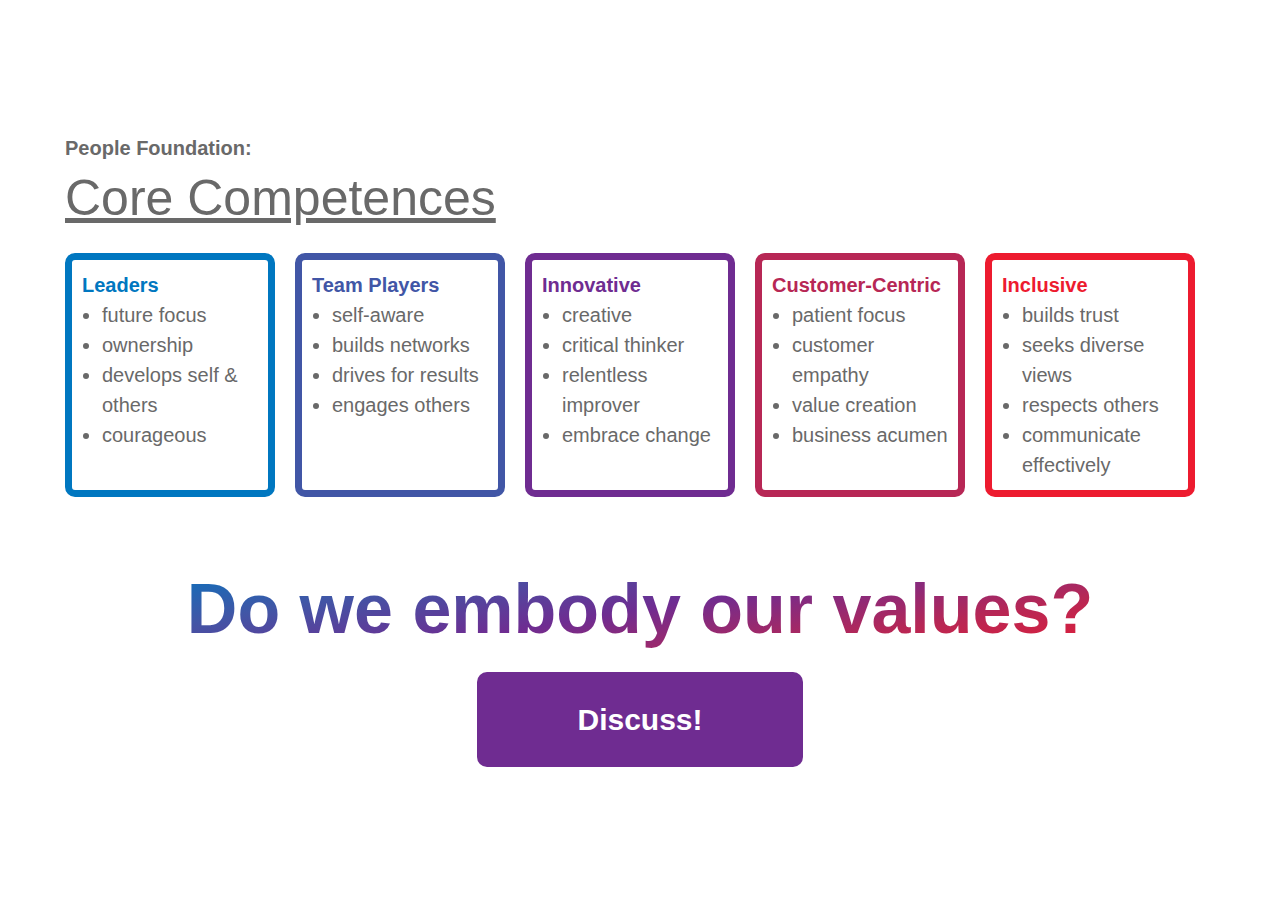
==== index.html @ d3b2bf8f "add semi-colon" ====
<!DOCTYPE html>
<html lang="en">
<head>
    <meta charset="UTF-8">
    <meta name="viewport" content="width=device-width, initial-scale=1.0">
    <title>Slides</title>
    <script defer src="main.js"></script>
    <link rel="stylesheet" href="style.css">
</head>
<body>
    <div id="start-screen">
        <div>
            <span class="category-header gray">People Foundation:</span>
            <h1>Core Competences</h1>
            <div class="cards">
                <section class="comp-card leader-card">
                    <h2 class="leaders">Leaders</h2>
                    <ul>
                        <li>future focus</li>
                        <li>ownership</li>
                        <li>develops self & others</li>
                        <li>courageous</li>
                    </ul>
                </section>
                <section class="comp-card player-card">
                    <h2 class="team-players">Team Players</h2>
                    <ul>
                        <li>self-aware</li>
                        <li>builds networks</li>
                        <li>drives for results</li>
                        <li>engages others</li>
                    </ul>
                </section>
                <section class="comp-card innovation-card">
                    <h2 class="innovative">Innovative</h2>
                    <ul>
                        <li>creative</li>
                        <li>critical thinker</li>
                        <li>relentless improver</li>
                        <li>embrace change</li>
                    </ul>
                </section>
                <section class="comp-card customer-card">
                    <h2 class="customer-obsessed">Customer-Centric</h2>
                    <ul>
                        <li>patient focus</li>
                        <li>customer empathy</li>
                        <li>value creation</li>
                        <li>business acumen</li>
                    </ul>
                </section>
                <section class="comp-card inclusive-card">
                    <h2 class="inclusive">Inclusive</h2>
                    <ul>
                        <li>builds trust</li>
                        <li>seeks diverse views</li>
                        <li>respects others</li>
                        <li>communicate effectively</li>
                    </ul>
                </section>
            </div>
            <div class="action-call">
                <h3 class="rainbow">Do we embody our values?</h3>
                <span id="start-btn">Discuss!</span>
            </div>
            
        </div> 
    </div>
    <div id="modal">
        <button id="close" class="control" aria-label="Close">
            <span aria-hidden="true">×</span>
        </button>
        <div class="container">
            <label class="control" id="previous">
                <input type="image" src="assets/previous.svg" alt="Search">
                <span>previous</span>
            </label>
            <div class="slides-container">
                <div class="slides">
                    <section id="future_focus" class="slide active-slide">
                        <header>
                            <span class="category-header">Leadership Discussion:</span>
                            <h1>Future Focus</h1>
                            
                            <p class="question">As a team, do we...</p>
                        </header>
                        <div class="columns">
                            <ul class="positive">
                                <li>foster a global mindset?</li>
                                <li>create value for ResMed?</li>
                                <li>anticipate future trends?</li>
                                <li>focus on what's important?</li>
                                <li>align our priorities with stragetgy?</li>
                            </ul>
                        </div>
                    </section>
                    <section id="ownership" class="slide">
                        <header>
                            <span class="category-header">Leadership Discussion:</span>
                            <h1>Ownership</h1>
                            <p class="question">As a team, do we...</p>
                        </header>
                        <div class="columns">
                            <ul class="positive">
                                <li>act decisively?</li>
                                <li>weigh trade-offs?</li>
                                <li>promote a sense of urgency?</li>
                                <li>deliver on our commitments?</li>
                                <li>take ownership for outcomes?</li>
                                <li>consider constraints and obstacles?</li>
                            </ul>
                        </div>
                    </section>
                    <section id="growth" class="slide">
                        <header>
                            <span class="category-header">Leadership Discussion</span>
                            <h1>Develops Self & Others</h1>
                            <p class="question">As a team, do we...</p>
                        </header>
                        <div class="columns">
                            <ul class="positive">
                                <li>learn and grow?</li>
                                <li>proactively mentor others?</li>
                                <li>leverage each others strengths?</li>
                                <li>inspire each other to be the best they can be?</li>
                            </ul>
                        </div>
                    </section>
                    <section id="courageous" class="slide">
                        <header>
                            <span class="category-header">Leadership Discussion:</span>
                            <h1>Courageous</h1>
                            <p class="question">As a team, do we...</p>
                        </header>
                        <div class="columns">
                            <ul class="positive">
                                <li>ask for help?</li>
                                <li>admit mistakes?</li>
                                <li>express vulnerability?</li>
                                <li>question the status quo?</li>
                                <li>say what needs to be said?</li>
                                <li>resiliently stay the course?</li>
                                <li>take calculated risks and experiment?</li>
                            </ul>
                        </div>
                    </section>
                    <section id="self_aware" class="slide">
                        <header>
                            <span class="category-header">Collaboration Discussion:</span>
                            <h1>Self-Aware</h1>
                            <p class="question">As a team, do we...</p>
                        </header>
                        <div class="columns">
                            <ul class="positive">
                                <li>ask for help?</li>
                                <li>admit mistakes?</li>
                                <li>express vulnerability?</li>
                                <li>question the status quo?</li>
                                <li>say what needs to be said?</li>
                                <li>resiliently stay the course?</li>
                                <li>take calculated risks and experiment?</li>
                            </ul>
                        </div>
                    </section>
                    <section id="builds_networks" class="slide">
                        <header>
                            <span class="category-header">Collaboration Discussion:</span>
                            <h1>Builds Networks</h1>
                            <p class="question">As a team, do we...</p>
                        </header>
                        <div class="columns">
                            <ul class="positive">
                                <li>ask for help?</li>
                                <li>admit mistakes?</li>
                                <li>express vulnerability?</li>
                                <li>question the status quo?</li>
                                <li>say what needs to be said?</li>
                                <li>resiliently stay the course?</li>
                                <li>take calculated risks and experiment?</li>
                            </ul>
                        </div>
                    </section>
                    <section id="drives_for_results" class="slide">
                        <header>
                            <span class="category-header">Collaboration Discussion:</span>
                            <h1>Drives for Results</h1>
                            <p class="question">As a team, do we...</p>
                        </header>
                        <div class="columns">
                            <ul class="positive">
                                <li>ask for help?</li>
                                <li>admit mistakes?</li>
                                <li>express vulnerability?</li>
                                <li>question the status quo?</li>
                                <li>say what needs to be said?</li>
                                <li>resiliently stay the course?</li>
                                <li>take calculated risks and experiment?</li>
                            </ul>
                        </div>
                    </section>
                    <section id="engages_others" class="slide">
                        <header>
                            <span class="category-header">Innovation Discussion:</span>
                            <h1>Engages Others</h1>
                            <p class="question">As a team, do we...</p>
                        </header>
                        <div class="columns">
                            <ul class="positive">
                                <li>ask for help?</li>
                                <li>admit mistakes?</li>
                                <li>express vulnerability?</li>
                                <li>question the status quo?</li>
                                <li>say what needs to be said?</li>
                                <li>resiliently stay the course?</li>
                                <li>take calculated risks and experiment?</li>
                            </ul>
                        </div>
                    </section>
                    <section id="creative" class="slide">
                        <header>
                            <span class="category-header">Innovation Discussion:</span>
                            <h1>Creative</h1>
                            <p class="question">As a team, do we...</p>
                        </header>
                        <div class="columns">
                            <ul class="positive">
                                <li>ask for help?</li>
                                <li>admit mistakes?</li>
                                <li>express vulnerability?</li>
                                <li>question the status quo?</li>
                                <li>say what needs to be said?</li>
                                <li>resiliently stay the course?</li>
                                <li>take calculated risks and experiment?</li>
                            </ul>
                        </div>
                    </section>
                    <section id="critical_thinker" class="slide">
                        <header>
                            <span class="category-header">Innovation Discussion:</span>
                            <h1>Critical Thinker</h1>
                            <p class="question">As a team, do we...</p>
                        </header>
                        <div class="columns">
                            <ul class="positive">
                                <li>ask for help?</li>
                                <li>admit mistakes?</li>
                                <li>express vulnerability?</li>
                                <li>question the status quo?</li>
                                <li>say what needs to be said?</li>
                                <li>resiliently stay the course?</li>
                                <li>take calculated risks and experiment?</li>
                            </ul>
                        </div>
                    </section>
                    <section id="relentless_improver" class="slide">
                        <header>
                            <span class="category-header">Innovation Discussion:</span>
                            <h1>Relentless Improver</h1>
                            <p class="question">As a team, do we...</p>
                        </header>
                        <div class="columns">
                            <ul class="positive">
                                <li>ask for help?</li>
                                <li>admit mistakes?</li>
                                <li>express vulnerability?</li>
                                <li>question the status quo?</li>
                                <li>say what needs to be said?</li>
                                <li>resiliently stay the course?</li>
                                <li>take calculated risks and experiment?</li>
                            </ul>
                        </div>
                    </section>
                    <section id="embrace_change" class="slide">
                        <header>
                            <span class="category-header">Innovation Discussion:</span>
                            <h1>Embrace Change</h1>
                            <p class="question">As a team, do we...</p>
                        </header>
                        <div class="columns">
                            <ul class="positive">
                                <li>ask for help?</li>
                                <li>admit mistakes?</li>
                                <li>express vulnerability?</li>
                                <li>question the status quo?</li>
                                <li>say what needs to be said?</li>
                                <li>resiliently stay the course?</li>
                                <li>take calculated risks and experiment?</li>
                            </ul>
                        </div>
                    </section>
                    <section id="patient_focus" class="slide">
                        <header>
                            <span class="category-header">Customer Obsession  Discussion:</span>
                            <h1>Patient Focus</h1>
                            <p class="question">As a team, do we...</p>
                        </header>
                        <div class="columns">
                            <ul class="positive">
                                <li>ask for help?</li>
                                <li>admit mistakes?</li>
                                <li>express vulnerability?</li>
                                <li>question the status quo?</li>
                                <li>say what needs to be said?</li>
                                <li>resiliently stay the course?</li>
                                <li>take calculated risks and experiment?</li>
                            </ul>
                        </div>
                    </section>
                    <section id="customer_empathy" class="slide">
                        <header>
                            <span class="category-header">Customer Obsession Discussion:</span>
                            <h1>Customer Empathy</h1>
                            <p class="question">As a team, do we...</p>
                        </header>
                        <div class="columns">
                            <ul class="positive">
                                <li>ask for help?</li>
                                <li>admit mistakes?</li>
                                <li>express vulnerability?</li>
                                <li>question the status quo?</li>
                                <li>say what needs to be said?</li>
                                <li>resiliently stay the course?</li>
                                <li>take calculated risks and experiment?</li>
                            </ul>
                        </div>
                    </section>
                    <section id="value_creation" class="slide">
                        <header>
                            <span class="category-header">Customer Obsession Discussion:</span>
                            <h1>Value Creation</h1>
                            <p class="question">As a team, do we...</p>
                        </header>
                        <div class="columns">
                            <ul class="positive">
                                <li>ask for help?</li>
                                <li>admit mistakes?</li>
                                <li>express vulnerability?</li>
                                <li>question the status quo?</li>
                                <li>say what needs to be said?</li>
                                <li>resiliently stay the course?</li>
                                <li>take calculated risks and experiment?</li>
                            </ul>
                        </div>
                    </section>
                    <section id="business_acumen" class="slide">
                        <header>
                            <span class="category-header">Customer Obsession Discussion:</span>
                            <h1>Business Acumen</h1>
                            <p class="question">As a team, do we...</p>
                        </header>
                        <div class="columns">
                            <ul class="positive">
                                <li>ask for help?</li>
                                <li>admit mistakes?</li>
                                <li>express vulnerability?</li>
                                <li>question the status quo?</li>
                                <li>say what needs to be said?</li>
                                <li>resiliently stay the course?</li>
                                <li>take calculated risks and experiment?</li>
                            </ul>
                        </div>
                    </section>
                    <section id="build_trust" class="slide">
                        <header>
                            <span class="category-header">Inclusion Discussion:</span>
                            <h1>Build Trust</h1>
                            <p class="question">As a team, do we...</p>
                        </header>
                        <div class="columns">
                            <ul class="positive">
                                <li>ask for help?</li>
                                <li>admit mistakes?</li>
                                <li>express vulnerability?</li>
                                <li>question the status quo?</li>
                                <li>say what needs to be said?</li>
                                <li>resiliently stay the course?</li>
                                <li>take calculated risks and experiment?</li>
                            </ul>
                        </div>
                    </section>
                    <section id="seek_diverse_views" class="slide">
                        <header>
                            <span class="category-header">Inclusion Discussion:</span>
                            <h1>Seek Diverse Views</h1>
                            <p class="question">As a team, do we...</p>
                        </header>
                        <div class="columns">
                            <ul class="positive">
                                <li>ask for help?</li>
                                <li>admit mistakes?</li>
                                <li>express vulnerability?</li>
                                <li>question the status quo?</li>
                                <li>say what needs to be said?</li>
                                <li>resiliently stay the course?</li>
                                <li>take calculated risks and experiment?</li>
                            </ul>
                        </div>
                    </section>
                    <section id="respects_others" class="slide">
                        <header>
                            <span class="category-header">Inclusion Discussion:</span>
                            <h1>Respects Others</h1>
                            <p class="question">As a team, do we...</p>
                        </header>
                        <div class="columns">
                            <ul class="positive">
                                <li>ask for help?</li>
                                <li>admit mistakes?</li>
                                <li>express vulnerability?</li>
                                <li>question the status quo?</li>
                                <li>say what needs to be said?</li>
                                <li>resiliently stay the course?</li>
                                <li>take calculated risks and experiment?</li>
                            </ul>
                        </div>
                    </section>
                    <section id="communicates_effectively" class="slide">
                        <header>
                            <span class="category-header">Inclusion Discussion:</span>
                            <h1>Communicates Effectively</h1>
                            <p class="question">As a team, do we...</p>
                        </header>
                        <div class="columns">
                            <ul class="positive">
                                <li>ask for help?</li>
                                <li>admit mistakes?</li>
                                <li>express vulnerability?</li>
                                <li>question the status quo?</li>
                                <li>say what needs to be said?</li>
                                <li>resiliently stay the course?</li>
                                <li>take calculated risks and experiment?</li>
                            </ul>
                        </div>
                    </section>





                    <section class="results slide">
                        <header>
                            <!-- <h1>Reflect</h1> -->
                            <h1 class="rainbow">How will we better embody our ideals?</h1>
                        </header>
                        <div class="lists">
                            <section>
                                <img src="assets/awesome-blk.svg" alt="awesome at">
                                <ul id="positiveUL">
                                </ul>
                            </section>
                            <section>
                                <img src="assets/positive-blk.svg" alt="okay at">
                                <ul id="neutralUL">
                                </ul>
                            </section>
                            <section>
                                <img src="assets/neutral-blk.svg" alt="need to work at">
                                <ul id="negativeUL">
                                </ul>
                            </section>
                        </div>
                        <div class="rainbow">
                            <span class="leaders-bg">All Leaders</span><span class="team-players-bg">Team Players</span><span class="innovative-bg">Innovative</span><span class="customer-obsessed-bg">Customer Obsessed </span><span class="inclusive-bg">Inclusive</span>
                        </div>
                        <div id="restart">
                            <input type="image" src="assets/restart.svg" alt="awesome button">
                            <span>restart</span>
                        </div>
                        
                    </section>
                </div>
                <footer id="footer">
                        <div id="positive" class="self-review">
                            <input type="image" src="assets/awesome.svg" alt="awesome button">
                            <span>we do awesome</span>
                        </div>
                        <div id="neutral"  class="self-review">
                            <input type="image" src="assets/positive.svg" alt="neutral button">
                            <span>we do ok</span>
                        </div>
                        <!-- TODO: replace with book, weight or concentrating face -->
                        <div id="negative" class="self-review">
                            <input  type="image" src="assets/neutral.svg" alt="negative button">
                            <span>we need practice</span>
                        </div>
                </footer>
            </div>
            <label class="control" id="next">
                <input type="image" src="assets/next.svg" alt="Search">
                <span>next</span>
            </label>
        </div>
    </div>
</body>
</html>
---- style.css ----
/* http://meyerweb.com/eric/tools/css/reset/ 
    v2.0 | 20110126
    License: none (public domain)
*/

html, body, div, span, applet, object, iframe,
h1, h2, h3, h4, h5, h6, p, blockquote, pre,
a, abbr, acronym, address, big, cite, code,
del, dfn, em, img, ins, kbd, q, s, samp,
small, strike, strong, sub, sup, tt, var,
b, u, i, center,
dl, dt, dd, ol, ul, li,
fieldset, form, label, legend,
table, caption, tbody, tfoot, thead, tr, th, td,
article, aside, canvas, details, embed, 
figure, figcaption, footer, header, hgroup, 
menu, nav, output, ruby, section, summary,
time, mark, audio, video {
	margin: 0;
	padding: 0;/* http://meyerweb.com/eric/tools/css/reset/ 
    v2.0 | 20110126
    License: none (public domain)
 */

html, body, div, span, applet, object, iframe,
h1, h2, h3, h4, h5, h6, p, blockquote, pre,
a, abbr, acronym, address, big, cite, code,
del, dfn, em, img, ins, kbd, q, s, samp,
small, strike, strong, sub, sup, tt, var,
b, u, i, center,
dl, dt, dd, ol, ul, li,
fieldset, form, label, legend,
table, caption, tbody, tfoot, thead, tr, th, td,
article, aside, canvas, details, embed, 
figure, figcaption, footer, header, hgroup, 
menu, nav, output, ruby, section, summary,
time, mark, audio, video {
    margin: 0;
    padding: 0;
    border: 0;
    font-size: 100%;
    font: inherit;
    vertical-align: baseline;
}
 /* HTML5 display-role reset for older browsers */
article, aside, details, figcaption, figure, 
footer, header, hgroup, menu, nav {
    display: block;
}
body {
    line-height: 1.5;
}

blockquote, q {
    quotes: none;
}
blockquote:before, blockquote:after,
q:before, q:after {
    content: '';
    content: none;
}
table {
    border-collapse: collapse;
    border-spacing: 0;
}

/************************************************/
:root {
    --grad-one: linear-gradient(170deg, rgba(0,119,192,1) 0%, rgba(65,86,166,1) 25%, rgba(111,44,145,1) 50%, rgba(183,39,85,1) 75%, rgba(237,27,47,1) 100%);
    --grad-two:  linear-gradient(170deg, rgba(0,119,192,1) 0%, rgba(65,86,166,1) 70%);
    --grad-three: linear-gradient(170deg, rgba(65,86,166,1) 0%, rgba(111,44,145,1) 85%);
    --grad-four: linear-gradient(170deg, rgba(111,44,145,1) 0%, rgba(183,39,85,1) 85%);
    --primary-blue: #0077c0;
    --secondary-blue: #4156a6;
    --purple: #6f2c91;
    --secondary-red: #b72755;
    --primary-red: #ed1b2f;

    --gray: #696969;
}

html {
    font-size: 62.5%;
    box-sizing: border-box;
}

*, *:before, *:after {
    box-sizing: inherit;
}

body {
    font-family: arial, sans-serif;
    color: white;
    /* background: var(--primary-blue); */
    font-size: 2rem;
}

button {
    background: transparent;
    border: none;
    color: white;
    font-size: 6rem;
    position: absolute;
    right: 0;
    top: -2rem;
}

button:hover {
    background: var(--grad-one);
    cursor: pointer;
}

.slides {
    height: 40rem;
}

.category-header {
    display: inline-block;
    margin: 0 0 1rem 0;
    font-weight: bolder;
}

.gray {
    color: var(--gray);
}

h1 {
    font-size: 5rem;
    margin-bottom: 3rem;
    line-height: 1;
    text-decoration: underline;
}

.question {
    font-size: 3rem;
    margin-bottom: 1rem;
}

.container {
    display: flex;
    flex-direction: row;
    padding-top: 8rem;
    justify-content: center;
    height: 100vh;
}

.slide {
    display: none;
}

.active-slide {
    display: block;
    color: #fff;
    transition: all ease-out 500ms;
    animation-duration: 800ms;
    animation-name: fadein;
}

@keyframes fadein {
    from {
        opacity: 0; 
    }

    to {
        opacity: 1;
    }
}


ul,
ol {
    padding-left: 2rem;
}

footer{
    display: flex;
    flex-direction: row;
    align-items: center;
    justify-content: space-between;
    margin-top: 3rem;
}

.self-review,
.control  {
    display: flex;
    flex-direction: column;
    align-items: center;
    padding: 2rem;
    height: fit-content;
}

.control input[type="image"] {
    width: 5rem;
}

.self-review:hover,
.control:hover {
    background: var(--grad-one);
    cursor: pointer;
}

input {
    transition: 500ms transform ease-out;
    outline: none;
}

input[type="image"] {
    max-width: 100px;
}

img {
    max-width: 100px;
}

.self-review {
    border: 0.7rem solid #fff;
    padding: 2rem 0;
    border-radius: 1rem;
    margin-right: 2rem;
    width: 20rem;
}

.self-review:hover {
    background: var(--grad-one);
    border-color: #fff;
    cursor: pointer;
}

/* TODO: add class */
span {
    margin-top: 1rem;
}

#next, 
#previous {
    margin: 18rem 5rem;
    height: max-content;
}

.selected {
    border-color: transparent;
    background: #27a7de;
}

.selected input[type=image] {
    transform: scale(1.3);
}

/************************************************/
/* Start */
/************************************************/

/* Cards */
.cards {
    display: flex;
    flex-direction: row;
}
.action-call {
    display: flex;
    justify-self: center;
    align-items: center;
    flex-direction: column;
}

.comp-card {
    padding: 1rem;
    border-radius: 1rem;
    margin-right: 2rem;
    width: 21rem;
}

.comp-card h2 {
    font-size: 2rem;
    font-weight: bolder;
}

.leader-card {
border: 0.7rem solid var(--primary-blue);
}

.player-card {
    border: 0.7rem solid var(--secondary-blue);
}

.innovation-card {
    border: 0.7rem solid var(--purple);
}

.customer-card {
    border: 0.7rem solid var(--secondary-red);

}

.inclusive-card {
    border: 0.7rem solid var(--primary-red);
}

html {
    height: 100%;
    
}

h3.rainbow {
    background: var(--grad-one);
    -webkit-background-clip: text;
    -webkit-text-fill-color: transparent;
    font-size: 7rem;
    font-weight: bolder;
    margin: 6rem 0 0 0;
    text-decoration: none;
}

#start-screen {
    display: flex;
    justify-content: center;
    flex-direction: column;
    align-items: center;
    height: 100%;
}

.details-list {
    list-style: none;
    padding: 0;
}

#start-btn {
    padding: 2.5rem 10rem;
    color: #fff;
    font-weight: bolder;
    border-radius: 1rem;
    display: inline;
    text-align: center;
    background: var(--purple);
    display: block;
    font-size: 3rem;
}

#start-btn:hover {
    background: var(--grad-one);
    cursor: pointer;
}

/************************************************/
/* Results Slide */

div#restart {
    display: flex;
    flex-direction: column;
    justify-content: center;
    align-items: center;
    margin-top: 3rem;
}

.results,
#start-screen {
    color: var(--gray);
}

.results .control {
    color: var(--gray);
}

.lists section{
    border: 0.7rem solid var(--gray);
    padding: 2rem 0;
    border-radius: 1rem;
    margin-right: 2rem;
    width: 20rem;
    text-align: center;
}
.results .lists {
    display: flex;
    justify-content: space-between;
    font-weight: bolder;
}

.results ul {
    list-style: none;
    padding-left: 0;
}

.leaders {
    color: var(--primary-blue);
}

.team-players {
    color: var(--secondary-blue);
}

.innovative {
    color: var(--purple);
}

.customer-obsessed {
    color: var(--secondary-red);
}

.inclusive {
    color: var(--primary-red);
}

.leaders-bg {
    background-color: var(--primary-blue);
    font-weight: bolder;
    color:#fff;
}

.team-players-bg {
    background-color: var(--secondary-blue);
    font-weight: bolder;
    color:#fff;
}

.innovative-bg {
    background-color: var(--purple);
    font-weight: bolder;
    color:#fff;
}

.customer-obsessed-bg {
    background-color: var(--secondary-red);
    font-weight: bolder;
    color:#fff;
}

.inclusive-bg {
    background-color: var(--primary-red);
    font-weight: bolder !important;
    color:#fff;
}

.rainbow span {
    display: inline-block;
    padding: 1rem;
    margin: 2rem 0;
    font-size: 2rem;
}

h1.rainbow {
    background: var(--grad-one);
    -webkit-background-clip: text;
    -webkit-text-fill-color: transparent;
    font-size: 4rem;
    font-weight: bolder;
    margin-bottom: 3rem;
    text-decoration: none;
}

/* Modal stuff */
#start-screen {
    height: 100vh;
    transition: max-height 500ms ease-out, background-color 500ms ease-out; 
    
}
#modal {
    overflow-y: auto;
    transition: max-height 500ms ease-out, background-color 500ms ease-out; 
    height: auto;
    max-height: 0px;
    background: var(--primary-blue);
}

border: 0;
font-size: 100%;
font: inherit;
vertical-align: baseline;
}
/* HTML5 display-role reset for older browsers */
article, aside, details, figcaption, figure, 
footer, header, hgroup, menu, nav {
display: block;
}
body {
line-height: 1.5;
}

blockquote, q {
quotes: none;
}
blockquote:before, blockquote:after,
q:before, q:after {
content: '';
content: none;
}
table {
border-collapse: collapse;
border-spacing: 0;
}

/************************************************/
:root {
    --grad-one: linear-gradient(170deg, rgba(0, 119, 192, 1) 0%, rgba(65, 86, 166, 1) 25%, rgba(111, 44, 145, 1) 50%, rgba(183, 39, 85, 1) 75%, rgba(237, 27, 47, 1) 100%);
    --grad-two: linear-gradient(170deg, rgba(0, 119, 192, 1) 0%, rgba(65, 86, 166, 1) 70%);
    --grad-three: linear-gradient(170deg, rgba(65, 86, 166, 1) 0%, rgba(111, 44, 145, 1) 85%);
    --grad-four: linear-gradient(170deg, rgba(111, 44, 145, 1) 0%, rgba(183, 39, 85, 1) 85%);
    --primary-blue: #0077c0;
    --secondary-blue: #4156a6;
    --purple: #6f2c91;
    --secondary-red: #b72755;
    --primary-red: #ed1b2f;

    --gray: #696969;
}

html {
    font-size: 62.5%;
    box-sizing: border-box;
}

*,
*:before,
*:after {
    box-sizing: inherit;
}

body {
    font-family: arial, sans-serif;
    color: white;
    /* background: var(--primary-blue); */
    font-size: 2rem;
}

button {
    background: transparent;
    border: none;
    color: white;
    font-size: 6rem;
    position: absolute;
    right: 0;
    top: -2rem;
}

button:hover {
    background: var(--grad-one);
    cursor: pointer;
}

.slides {
    height: 40rem;
}

.category-header {
    display: inline-block;
    margin: 0 0 1rem 0;
    font-weight: bolder;
}

.gray {
    color: var(--gray);
}

h1 {
    font-size: 5rem;
    margin-bottom: 3rem;
    line-height: 1;
    text-decoration: underline;
}

.question {
    font-size: 3rem;
    margin-bottom: 1rem;
}

.container {
    display: flex;
    flex-direction: row;
    padding-top: 8rem;
    justify-content: center;
    height: 100vh;
}

.slide {
    display: none;
}

.active-slide {
    display: block;
    color: #fff;
    transition: all ease-out 500ms;
    animation-duration: 800ms;
    animation-name: fadein;
}

@keyframes fadein {
    from {
        opacity: 0;
    }

    to {
        opacity: 1;
    }
}


ul,
ol {
    padding-left: 2rem;
}

footer {
    display: flex;
    flex-direction: row;
    align-items: center;
    justify-content: space-between;
    margin-top: 3rem;
}

.self-review,
.control {
    display: flex;
    flex-direction: column;
    align-items: center;
    padding: 2rem;
    height: fit-content;
}

.control input[type="image"] {
    width: 5rem;
}

.self-review:hover,
.control:hover {
    background: var(--grad-one);
    cursor: pointer;
}

input {
    transition: 500ms transform ease-out;
    outline: none;
}

input[type="image"] {
    max-width: 100px;
}

img {
    max-width: 100px;
}

.self-review {
    border: 0.7rem solid #fff;
    padding: 2rem 0;
    border-radius: 1rem;
    margin-right: 2rem;
    width: 20rem;
}

.self-review:hover {
    background: var(--grad-one);
    border-color: #fff;
    cursor: pointer;
}

/* TODO: add class */
span {
    margin-top: 1rem;
}

#next,
#previous {
    margin: 18rem 5rem;
    height: max-content;
}

.selected {
    border-color: transparent;
    background: #27a7de;
}

.selected input[type=image] {
    transform: scale(1.3);
}

/************************************************/
/* Start */
/************************************************/

/* Cards */
.cards {
    display: flex;
    flex-direction: row;
}

.action-call {
    display: flex;
    justify-self: center;
    align-items: center;
    flex-direction: column;
}

.comp-card {
    padding: 1rem;
    border-radius: 1rem;
    margin-right: 2rem;
    width: 21rem;
}

.comp-card h2 {
    font-size: 2rem;
    font-weight: bolder;
}

.leader-card {
    border: 0.7rem solid var(--primary-blue);
}

.player-card {
    border: 0.7rem solid var(--secondary-blue);
}

.innovation-card {
    border: 0.7rem solid var(--purple);
}

.customer-card {
    border: 0.7rem solid var(--secondary-red);

}

.inclusive-card {
    border: 0.7rem solid var(--primary-red);
}

html {
    height: 100%;

}

h3.rainbow {
    background: var(--grad-one);
    -webkit-background-clip: text;
    -webkit-text-fill-color: transparent;
    font-size: 7rem;
    font-weight: bolder;
    margin: 6rem 0 0 0;
    text-decoration: none;
}

#start-screen {
    display: flex;
    justify-content: center;
    flex-direction: column;
    align-items: center;
    height: 100%;
}

.details-list {
    list-style: none;
    padding: 0;
}

#start-btn {
    padding: 2.5rem 10rem;
    color: #fff;
    font-weight: bolder;
    border-radius: 1rem;
    display: inline;
    text-align: center;
    background: var(--purple);
    display: block;
    font-size: 3rem;
}

#start-btn:hover {
    background: var(--grad-one);
    cursor: pointer;
}

/************************************************/
/* Results Slide */

div#restart {
    display: flex;
    flex-direction: column;
    justify-content: center;
    align-items: center;
    margin-top: 3rem;
}

.results,
#start-screen {
    color: var(--gray);
}

.results .control {
    color: var(--gray);
}

.lists section {
    border: 0.7rem solid var(--gray);
    padding: 2rem 0;
    border-radius: 1rem;
    margin-right: 2rem;
    width: 20rem;
    text-align: center;
}

.results .lists {
    display: flex;
    justify-content: space-between;
    font-weight: bolder;
}

.results ul {
    list-style: none;
    padding-left: 0;
}

.leaders {
    color: var(--primary-blue);
}

.team-players {
    color: var(--secondary-blue);
}

.innovative {
    color: var(--purple);
}

.customer-obsessed {
    color: var(--secondary-red);
}

.inclusive {
    color: var(--primary-red);
}

.leaders-bg {
    background-color: var(--primary-blue);
    font-weight: bolder;
    color: #fff;
}

.team-players-bg {
    background-color: var(--secondary-blue);
    font-weight: bolder;
    color: #fff;
}

.innovative-bg {
    background-color: var(--purple);
    font-weight: bolder;
    color: #fff;
}

.customer-obsessed-bg {
    background-color: var(--secondary-red);
    font-weight: bolder;
    color: #fff;
}

.inclusive-bg {
    background-color: var(--primary-red);
    font-weight: bolder !important;
    color: #fff;
}

.rainbow span {
    display: inline-block;
    padding: 1rem;
    margin: 2rem 0;
    font-size: 2rem;
}

h1.rainbow {
    background: var(--grad-one);
    -webkit-background-clip: text;
    -webkit-text-fill-color: transparent;
    font-size: 4rem;
    font-weight: bolder;
    margin-bottom: 3rem;
    text-decoration: none;
}

/* Modal stuff */
#start-screen {
    height: 100vh;
    transition: max-height 500ms ease-out, background-color 500ms ease-out;

}

#modal {
    overflow-y: auto;
    transition: max-height 500ms ease-out, background-color 500ms ease-out;
    height: auto;
    max-height: 0px;
    background: var(--primary-blue);
}
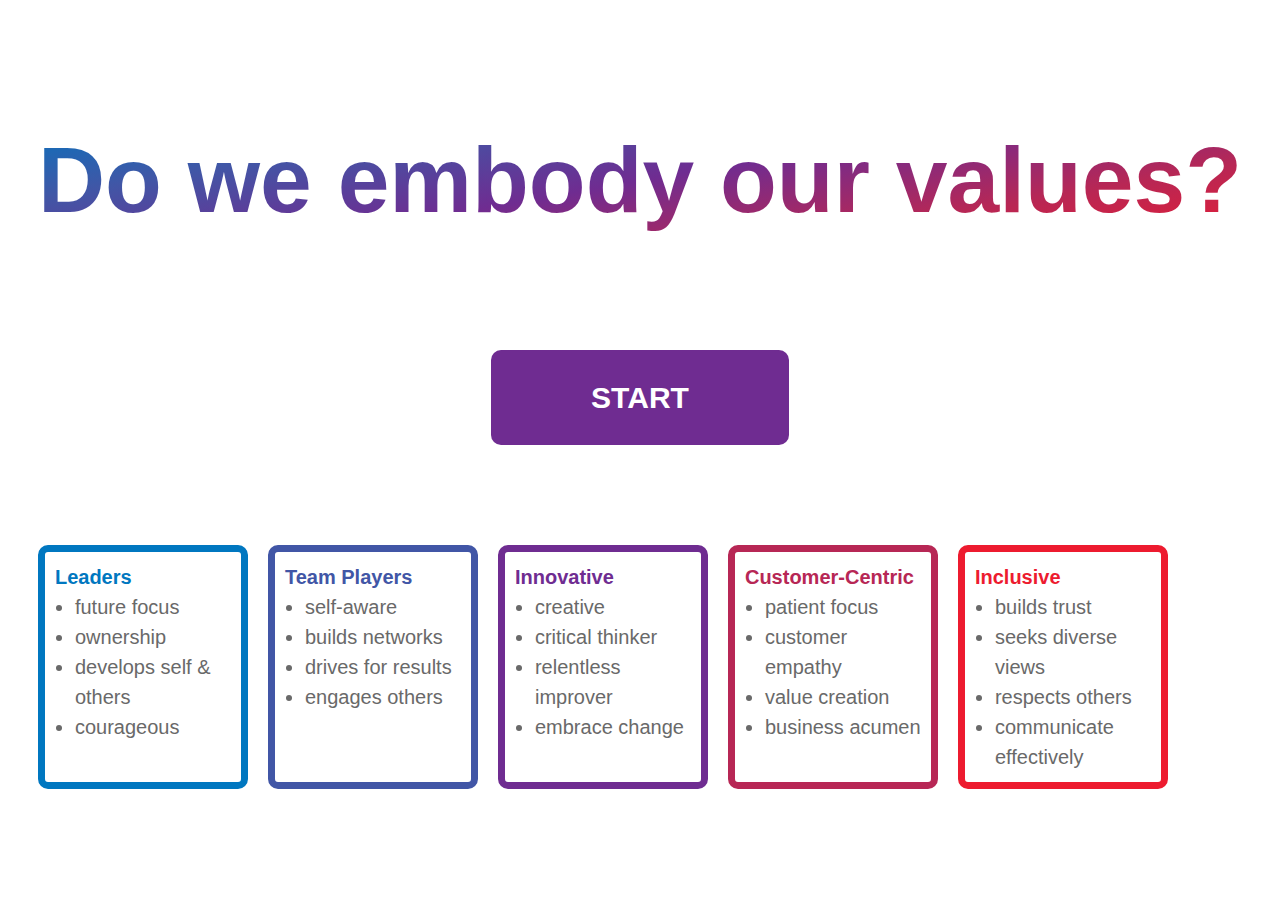
==== commit a4178cdc: "Add IE 10 support" ====
--- a/index.html
+++ b/index.html
@@ -4,14 +4,16 @@
     <meta charset="UTF-8">
     <meta name="viewport" content="width=device-width, initial-scale=1.0">
     <title>Slides</title>
-    <script defer src="main.js"></script>
+    <script defer src="es2015.js"></script>
     <link rel="stylesheet" href="style.css">
 </head>
 <body>
     <div id="start-screen">
         <div>
-            <span class="category-header gray">People Foundation:</span>
-            <h1>Core Competences</h1>
+            <div class="action-call">
+                <h1 class="rainbow">Do we embody our values?</h1>
+                <span id="start-btn">START</span>
+            </div>
             <div class="cards">
                 <section class="comp-card leader-card">
                     <h2 class="leaders">Leaders</h2>
@@ -59,20 +61,15 @@
                     </ul>
                 </section>
             </div>
-            <div class="action-call">
-                <h3 class="rainbow">Do we embody our values?</h3>
-                <span id="start-btn">Discuss!</span>
-            </div>
-            
         </div> 
     </div>
     <div id="modal">
         <button id="close" class="control" aria-label="Close">
-            <span aria-hidden="true">×</span>
+            <div aria-hidden="true">×</div>
         </button>
         <div class="container">
             <label class="control" id="previous">
-                <input type="image" src="assets/previous.svg" alt="Search">
+                <div class="arrow"><</div>
                 <span>previous</span>
             </label>
             <div class="slides-container">
@@ -433,10 +430,7 @@
                         </div>
                     </section>
 
-
-
-
-
+                    
                     <section class="results slide">
                         <header>
                             <!-- <h1>Reflect</h1> -->
@@ -463,7 +457,7 @@
                             <span class="leaders-bg">All Leaders</span><span class="team-players-bg">Team Players</span><span class="innovative-bg">Innovative</span><span class="customer-obsessed-bg">Customer Obsessed </span><span class="inclusive-bg">Inclusive</span>
                         </div>
                         <div id="restart">
-                            <input type="image" src="assets/restart.svg" alt="awesome button">
+                            <img type="image" src="assets/restart.svg" alt="awesome button" />
                             <span>restart</span>
                         </div>
                         
@@ -486,7 +480,7 @@
                 </footer>
             </div>
             <label class="control" id="next">
-                <input type="image" src="assets/next.svg" alt="Search">
+                <div class="arrow">></div>
                 <span>next</span>
             </label>
         </div>
--- a/style.css
+++ b/style.css
@@ -1,25 +1,7 @@
+    
 /* http://meyerweb.com/eric/tools/css/reset/ 
-    v2.0 | 20110126
-    License: none (public domain)
-*/
-
-html, body, div, span, applet, object, iframe,
-h1, h2, h3, h4, h5, h6, p, blockquote, pre,
-a, abbr, acronym, address, big, cite, code,
-del, dfn, em, img, ins, kbd, q, s, samp,
-small, strike, strong, sub, sup, tt, var,
-b, u, i, center,
-dl, dt, dd, ol, ul, li,
-fieldset, form, label, legend,
-table, caption, tbody, tfoot, thead, tr, th, td,
-article, aside, canvas, details, embed, 
-figure, figcaption, footer, header, hgroup, 
-menu, nav, output, ruby, section, summary,
-time, mark, audio, video {
-	margin: 0;
-	padding: 0;/* http://meyerweb.com/eric/tools/css/reset/ 
-    v2.0 | 20110126
-    License: none (public domain)
+v2.0 | 20110126
+License: none (public domain)
  */
 
 html, body, div, span, applet, object, iframe,
@@ -42,7 +24,8 @@
     font: inherit;
     vertical-align: baseline;
 }
- /* HTML5 display-role reset for older browsers */
+
+/* HTML5 display-role reset for older browsers */
 article, aside, details, figcaption, figure, 
 footer, header, hgroup, menu, nav {
     display: block;
@@ -62,429 +45,6 @@
 table {
     border-collapse: collapse;
     border-spacing: 0;
-}
-
-/************************************************/
-:root {
-    --grad-one: linear-gradient(170deg, rgba(0,119,192,1) 0%, rgba(65,86,166,1) 25%, rgba(111,44,145,1) 50%, rgba(183,39,85,1) 75%, rgba(237,27,47,1) 100%);
-    --grad-two:  linear-gradient(170deg, rgba(0,119,192,1) 0%, rgba(65,86,166,1) 70%);
-    --grad-three: linear-gradient(170deg, rgba(65,86,166,1) 0%, rgba(111,44,145,1) 85%);
-    --grad-four: linear-gradient(170deg, rgba(111,44,145,1) 0%, rgba(183,39,85,1) 85%);
-    --primary-blue: #0077c0;
-    --secondary-blue: #4156a6;
-    --purple: #6f2c91;
-    --secondary-red: #b72755;
-    --primary-red: #ed1b2f;
-
-    --gray: #696969;
-}
-
-html {
-    font-size: 62.5%;
-    box-sizing: border-box;
-}
-
-*, *:before, *:after {
-    box-sizing: inherit;
-}
-
-body {
-    font-family: arial, sans-serif;
-    color: white;
-    /* background: var(--primary-blue); */
-    font-size: 2rem;
-}
-
-button {
-    background: transparent;
-    border: none;
-    color: white;
-    font-size: 6rem;
-    position: absolute;
-    right: 0;
-    top: -2rem;
-}
-
-button:hover {
-    background: var(--grad-one);
-    cursor: pointer;
-}
-
-.slides {
-    height: 40rem;
-}
-
-.category-header {
-    display: inline-block;
-    margin: 0 0 1rem 0;
-    font-weight: bolder;
-}
-
-.gray {
-    color: var(--gray);
-}
-
-h1 {
-    font-size: 5rem;
-    margin-bottom: 3rem;
-    line-height: 1;
-    text-decoration: underline;
-}
-
-.question {
-    font-size: 3rem;
-    margin-bottom: 1rem;
-}
-
-.container {
-    display: flex;
-    flex-direction: row;
-    padding-top: 8rem;
-    justify-content: center;
-    height: 100vh;
-}
-
-.slide {
-    display: none;
-}
-
-.active-slide {
-    display: block;
-    color: #fff;
-    transition: all ease-out 500ms;
-    animation-duration: 800ms;
-    animation-name: fadein;
-}
-
-@keyframes fadein {
-    from {
-        opacity: 0; 
-    }
-
-    to {
-        opacity: 1;
-    }
-}
-
-
-ul,
-ol {
-    padding-left: 2rem;
-}
-
-footer{
-    display: flex;
-    flex-direction: row;
-    align-items: center;
-    justify-content: space-between;
-    margin-top: 3rem;
-}
-
-.self-review,
-.control  {
-    display: flex;
-    flex-direction: column;
-    align-items: center;
-    padding: 2rem;
-    height: fit-content;
-}
-
-.control input[type="image"] {
-    width: 5rem;
-}
-
-.self-review:hover,
-.control:hover {
-    background: var(--grad-one);
-    cursor: pointer;
-}
-
-input {
-    transition: 500ms transform ease-out;
-    outline: none;
-}
-
-input[type="image"] {
-    max-width: 100px;
-}
-
-img {
-    max-width: 100px;
-}
-
-.self-review {
-    border: 0.7rem solid #fff;
-    padding: 2rem 0;
-    border-radius: 1rem;
-    margin-right: 2rem;
-    width: 20rem;
-}
-
-.self-review:hover {
-    background: var(--grad-one);
-    border-color: #fff;
-    cursor: pointer;
-}
-
-/* TODO: add class */
-span {
-    margin-top: 1rem;
-}
-
-#next, 
-#previous {
-    margin: 18rem 5rem;
-    height: max-content;
-}
-
-.selected {
-    border-color: transparent;
-    background: #27a7de;
-}
-
-.selected input[type=image] {
-    transform: scale(1.3);
-}
-
-/************************************************/
-/* Start */
-/************************************************/
-
-/* Cards */
-.cards {
-    display: flex;
-    flex-direction: row;
-}
-.action-call {
-    display: flex;
-    justify-self: center;
-    align-items: center;
-    flex-direction: column;
-}
-
-.comp-card {
-    padding: 1rem;
-    border-radius: 1rem;
-    margin-right: 2rem;
-    width: 21rem;
-}
-
-.comp-card h2 {
-    font-size: 2rem;
-    font-weight: bolder;
-}
-
-.leader-card {
-border: 0.7rem solid var(--primary-blue);
-}
-
-.player-card {
-    border: 0.7rem solid var(--secondary-blue);
-}
-
-.innovation-card {
-    border: 0.7rem solid var(--purple);
-}
-
-.customer-card {
-    border: 0.7rem solid var(--secondary-red);
-
-}
-
-.inclusive-card {
-    border: 0.7rem solid var(--primary-red);
-}
-
-html {
-    height: 100%;
-    
-}
-
-h3.rainbow {
-    background: var(--grad-one);
-    -webkit-background-clip: text;
-    -webkit-text-fill-color: transparent;
-    font-size: 7rem;
-    font-weight: bolder;
-    margin: 6rem 0 0 0;
-    text-decoration: none;
-}
-
-#start-screen {
-    display: flex;
-    justify-content: center;
-    flex-direction: column;
-    align-items: center;
-    height: 100%;
-}
-
-.details-list {
-    list-style: none;
-    padding: 0;
-}
-
-#start-btn {
-    padding: 2.5rem 10rem;
-    color: #fff;
-    font-weight: bolder;
-    border-radius: 1rem;
-    display: inline;
-    text-align: center;
-    background: var(--purple);
-    display: block;
-    font-size: 3rem;
-}
-
-#start-btn:hover {
-    background: var(--grad-one);
-    cursor: pointer;
-}
-
-/************************************************/
-/* Results Slide */
-
-div#restart {
-    display: flex;
-    flex-direction: column;
-    justify-content: center;
-    align-items: center;
-    margin-top: 3rem;
-}
-
-.results,
-#start-screen {
-    color: var(--gray);
-}
-
-.results .control {
-    color: var(--gray);
-}
-
-.lists section{
-    border: 0.7rem solid var(--gray);
-    padding: 2rem 0;
-    border-radius: 1rem;
-    margin-right: 2rem;
-    width: 20rem;
-    text-align: center;
-}
-.results .lists {
-    display: flex;
-    justify-content: space-between;
-    font-weight: bolder;
-}
-
-.results ul {
-    list-style: none;
-    padding-left: 0;
-}
-
-.leaders {
-    color: var(--primary-blue);
-}
-
-.team-players {
-    color: var(--secondary-blue);
-}
-
-.innovative {
-    color: var(--purple);
-}
-
-.customer-obsessed {
-    color: var(--secondary-red);
-}
-
-.inclusive {
-    color: var(--primary-red);
-}
-
-.leaders-bg {
-    background-color: var(--primary-blue);
-    font-weight: bolder;
-    color:#fff;
-}
-
-.team-players-bg {
-    background-color: var(--secondary-blue);
-    font-weight: bolder;
-    color:#fff;
-}
-
-.innovative-bg {
-    background-color: var(--purple);
-    font-weight: bolder;
-    color:#fff;
-}
-
-.customer-obsessed-bg {
-    background-color: var(--secondary-red);
-    font-weight: bolder;
-    color:#fff;
-}
-
-.inclusive-bg {
-    background-color: var(--primary-red);
-    font-weight: bolder !important;
-    color:#fff;
-}
-
-.rainbow span {
-    display: inline-block;
-    padding: 1rem;
-    margin: 2rem 0;
-    font-size: 2rem;
-}
-
-h1.rainbow {
-    background: var(--grad-one);
-    -webkit-background-clip: text;
-    -webkit-text-fill-color: transparent;
-    font-size: 4rem;
-    font-weight: bolder;
-    margin-bottom: 3rem;
-    text-decoration: none;
-}
-
-/* Modal stuff */
-#start-screen {
-    height: 100vh;
-    transition: max-height 500ms ease-out, background-color 500ms ease-out; 
-    
-}
-#modal {
-    overflow-y: auto;
-    transition: max-height 500ms ease-out, background-color 500ms ease-out; 
-    height: auto;
-    max-height: 0px;
-    background: var(--primary-blue);
-}
-
-border: 0;
-font-size: 100%;
-font: inherit;
-vertical-align: baseline;
-}
-/* HTML5 display-role reset for older browsers */
-article, aside, details, figcaption, figure, 
-footer, header, hgroup, menu, nav {
-display: block;
-}
-body {
-line-height: 1.5;
-}
-
-blockquote, q {
-quotes: none;
-}
-blockquote:before, blockquote:after,
-q:before, q:after {
-content: '';
-content: none;
-}
-table {
-border-collapse: collapse;
-border-spacing: 0;
 }
 
 /************************************************/
@@ -516,7 +76,6 @@
 body {
     font-family: arial, sans-serif;
     color: white;
-    /* background: var(--primary-blue); */
     font-size: 2rem;
 }
 
@@ -528,11 +87,7 @@
     position: absolute;
     right: 0;
     top: -2rem;
-}
-
-button:hover {
-    background: var(--grad-one);
-    cursor: pointer;
+    outline: none;
 }
 
 .slides {
@@ -546,6 +101,7 @@
 }
 
 .gray {
+    color: #696969;
     color: var(--gray);
 }
 
@@ -605,6 +161,18 @@
     margin-top: 3rem;
 }
 
+.arrow {
+    font-size: 10rem;
+    font-weight: bolder;
+    font-weight: bolder;
+    line-height: 0.8;
+    font-family: monospace;
+}
+
+#close div {
+    font-size: 8rem;
+}
+
 .self-review,
 .control {
     display: flex;
@@ -614,12 +182,24 @@
     height: fit-content;
 }
 
-.control input[type="image"] {
-    width: 5rem;
-}
-
-.self-review:hover,
 .control:hover {
+    cursor: pointer;
+}
+
+.control:hover div {
+    background: linear-gradient(170deg, rgba(0, 119, 192, 1) 0%, rgba(65, 86, 166, 1) 25%, rgba(111, 44, 145, 1) 50%, rgba(183, 39, 85, 1) 75%, rgba(237, 27, 47, 1) 100%);
+    background: var(--grad-one);
+    -webkit-background-clip: text;
+    -webkit-text-fill-color: transparent;
+    -webkit-text-stroke: 2px #fff;;
+}
+
+.resultsHover:hover div {
+    -webkit-text-stroke: transparent !important;
+}
+
+.self-review:hover {
+    background: linear-gradient(170deg, rgba(0, 119, 192, 1) 0%, rgba(65, 86, 166, 1) 25%, rgba(111, 44, 145, 1) 50%, rgba(183, 39, 85, 1) 75%, rgba(237, 27, 47, 1) 100%);
     background: var(--grad-one);
     cursor: pointer;
 }
@@ -646,6 +226,7 @@
 }
 
 .self-review:hover {
+    background: linear-gradient(170deg, rgba(0, 119, 192, 1) 0%, rgba(65, 86, 166, 1) 25%, rgba(111, 44, 145, 1) 50%, rgba(183, 39, 85, 1) 75%, rgba(237, 27, 47, 1) 100%);
     background: var(--grad-one);
     border-color: #fff;
     cursor: pointer;
@@ -664,7 +245,7 @@
 
 .selected {
     border-color: transparent;
-    background: #27a7de;
+    background-color: rgba(39, 167, 222, 0.8);
 }
 
 .selected input[type=image] {
@@ -701,23 +282,28 @@
 }
 
 .leader-card {
+    border: 0.7rem solid #0077c0;
     border: 0.7rem solid var(--primary-blue);
 }
 
 .player-card {
+    border: 0.7rem solid #4156a6;
     border: 0.7rem solid var(--secondary-blue);
 }
 
 .innovation-card {
+    border: 0.7rem solid #6f2c91;
     border: 0.7rem solid var(--purple);
 }
 
 .customer-card {
+    border: 0.7rem solid #b72755;
     border: 0.7rem solid var(--secondary-red);
 
 }
 
 .inclusive-card {
+    border: 0.7rem solid #ed1b2f;
     border: 0.7rem solid var(--primary-red);
 }
 
@@ -726,15 +312,16 @@
 
 }
 
-h3.rainbow {
-    background: var(--grad-one);
+/* h3.rainbow {
+    background-color: linear-gradient(170deg, rgba(0, 119, 192, 1) 0%, rgba(65, 86, 166, 1) 25%, rgba(111, 44, 145, 1) 50%, rgba(183, 39, 85, 1) 75%, rgba(237, 27, 47, 1) 100%);
+    background-color: var(--grad-one);
     -webkit-background-clip: text;
     -webkit-text-fill-color: transparent;
     font-size: 7rem;
     font-weight: bolder;
     margin: 6rem 0 0 0;
     text-decoration: none;
-}
+} */
 
 #start-screen {
     display: flex;
@@ -756,12 +343,15 @@
     border-radius: 1rem;
     display: inline;
     text-align: center;
-    background: var(--purple);
+    background-color: #4156a6;
+    background-color: var(--purple);
     display: block;
     font-size: 3rem;
+    margin: 10rem 0;
 }
 
 #start-btn:hover {
+    background: linear-gradient(170deg, rgba(0, 119, 192, 1) 0%, rgba(65, 86, 166, 1) 25%, rgba(111, 44, 145, 1) 50%, rgba(183, 39, 85, 1) 75%, rgba(237, 27, 47, 1) 100%);
     background: var(--grad-one);
     cursor: pointer;
 }
@@ -777,16 +367,23 @@
     margin-top: 3rem;
 }
 
+#restart:hover {
+    
+}
+
+#restart img:hover {
+    filter: sepia(100%) hue-rotate(178deg) saturate(827%);
+    cursor: pointer;
+}
 .results,
+.results .control,
 #start-screen {
+    color: #696969;
     color: var(--gray);
 }
 
-.results .control {
-    color: var(--gray);
-}
-
 .lists section {
+    border: 0.7rem solid #696969;
     border: 0.7rem solid var(--gray);
     padding: 2rem 0;
     border-radius: 1rem;
@@ -807,50 +404,60 @@
 }
 
 .leaders {
+    color: #0077c0;
     color: var(--primary-blue);
 }
 
 .team-players {
+    color: #4156a6;
     color: var(--secondary-blue);
 }
 
 .innovative {
+    color: #6f2c91;
     color: var(--purple);
 }
 
 .customer-obsessed {
+    color: #b72755;
     color: var(--secondary-red);
 }
 
 .inclusive {
+    color: #ed1b2f;
     color: var(--primary-red);
 }
 
 .leaders-bg {
+    background-color: #0077c0;
     background-color: var(--primary-blue);
     font-weight: bolder;
     color: #fff;
 }
 
 .team-players-bg {
+    background-color: #4156a6;
     background-color: var(--secondary-blue);
     font-weight: bolder;
     color: #fff;
 }
 
 .innovative-bg {
+    background-color: #6f2c91;
     background-color: var(--purple);
     font-weight: bolder;
     color: #fff;
 }
 
 .customer-obsessed-bg {
+    background-color: #b72755;
     background-color: var(--secondary-red);
     font-weight: bolder;
     color: #fff;
 }
 
 .inclusive-bg {
+    background-color: #ed1b2f;
     background-color: var(--primary-red);
     font-weight: bolder !important;
     color: #fff;
@@ -863,7 +470,20 @@
     font-size: 2rem;
 }
 
-h1.rainbow {
+.action-call h1.rainbow {
+    background: linear-gradient(170deg, rgba(0, 119, 192, 1) 0%, rgba(65, 86, 166, 1) 25%, rgba(111, 44, 145, 1) 50%, rgba(183, 39, 85, 1) 75%, rgba(237, 27, 47, 1) 100%);
+    background: var(--grad-one);
+    -webkit-background-clip: text;
+    -webkit-text-fill-color: transparent;
+    font-size: 9.3rem;
+    font-weight: bolder;
+    margin-bottom: 0;
+    text-decoration: none;
+    line-height: 1.5;
+}
+
+.results h1.rainbow {
+    background: linear-gradient(170deg, rgba(0, 119, 192, 1) 0%, rgba(65, 86, 166, 1) 25%, rgba(111, 44, 145, 1) 50%, rgba(183, 39, 85, 1) 75%, rgba(237, 27, 47, 1) 100%);
     background: var(--grad-one);
     -webkit-background-clip: text;
     -webkit-text-fill-color: transparent;
@@ -872,6 +492,25 @@
     margin-bottom: 3rem;
     text-decoration: none;
 }
+
+/* IE10+ CSS styles go here */
+@media all and (-ms-high-contrast: none),
+(-ms-high-contrast: active) {
+    .action-call h1.rainbow, 
+    .results h1.rainbow {
+        color: #4156a6;
+        background: transparent;
+    }
+    .control:hover div {
+        color: rgba(255, 255, 255, 0.6);
+        background: transparent;
+    }
+    .resultsHover:hover div {
+        color: #8a8a8a
+    }
+}
+
+
 
 /* Modal stuff */
 #start-screen {
@@ -885,5 +524,6 @@
     transition: max-height 500ms ease-out, background-color 500ms ease-out;
     height: auto;
     max-height: 0px;
-    background: var(--primary-blue);
-}
+    background-color: #0077c0;
+    background-color: var(--primary-blue);
+}
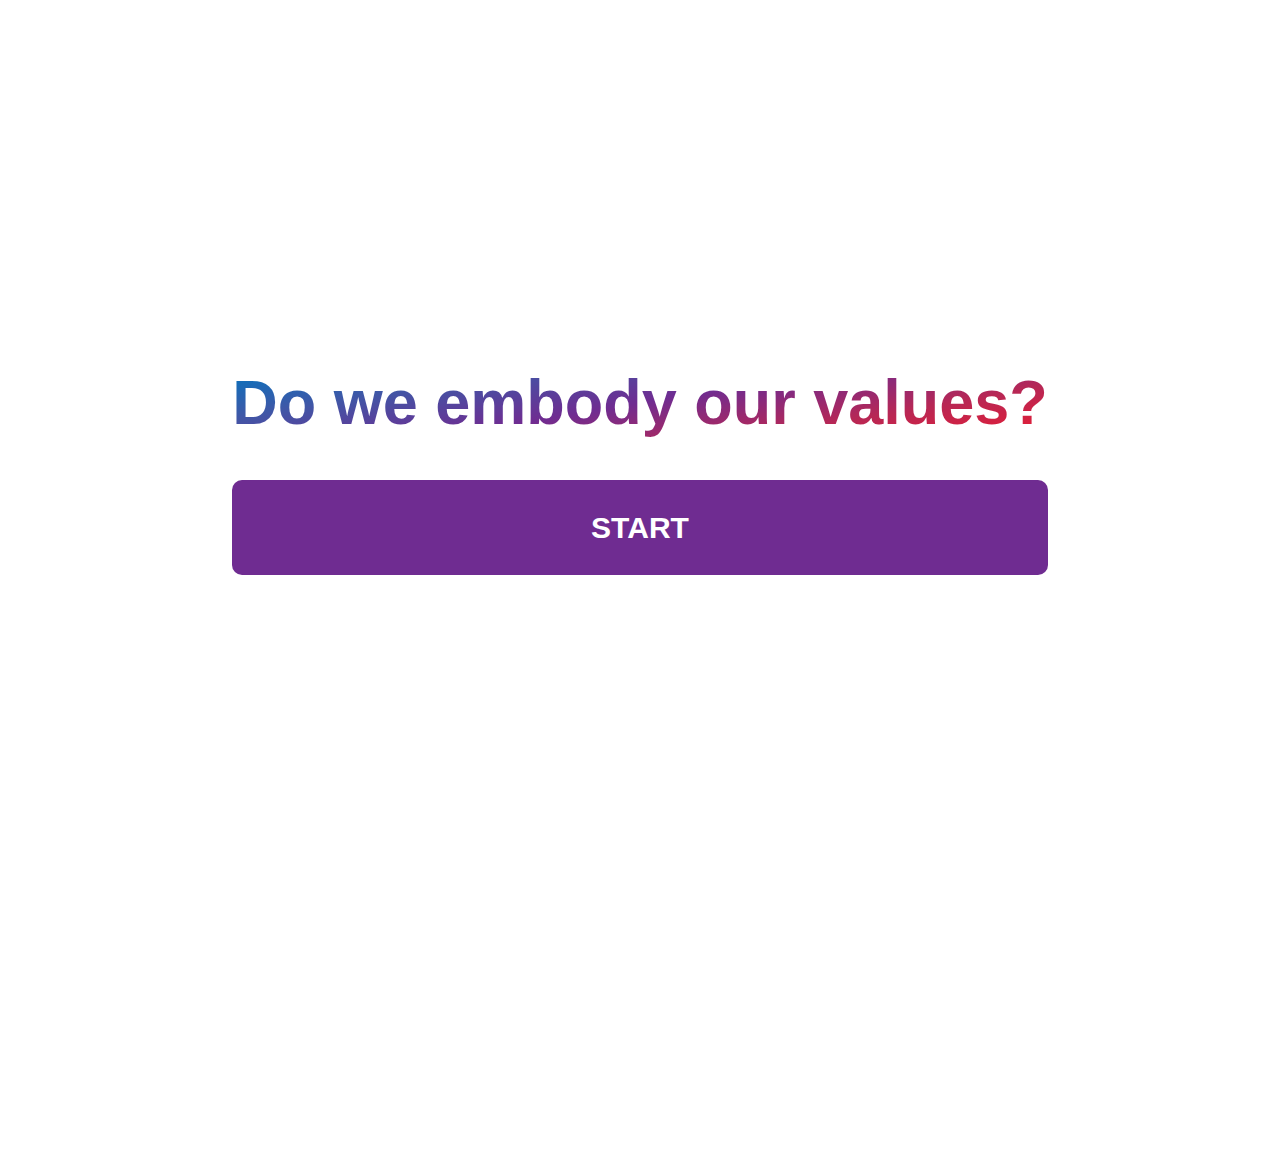
==== commit bcfb6220: "Add toggle button. Responsive work." ====
--- a/index.html
+++ b/index.html
@@ -1,5 +1,6 @@
 <!DOCTYPE html>
 <html lang="en">
+
 <head>
     <meta charset="UTF-8">
     <meta name="viewport" content="width=device-width, initial-scale=1.0">
@@ -7,6 +8,7 @@
     <script defer src="es2015.js"></script>
     <link rel="stylesheet" href="style.css">
 </head>
+
 <body>
     <div id="start-screen">
         <div>
@@ -61,7 +63,7 @@
                     </ul>
                 </section>
             </div>
-        </div> 
+        </div>
     </div>
     <div id="modal">
         <button id="close" class="control" aria-label="Close">
@@ -69,8 +71,8 @@
         </button>
         <div class="container">
             <label class="control" id="previous">
-                <div class="arrow"><</div>
-                <span>previous</span>
+                <div class="arrow">
+                    <</div> <span>previous</span>
             </label>
             <div class="slides-container">
                 <div class="slides">
@@ -78,18 +80,29 @@
                         <header>
                             <span class="category-header">Leadership Discussion:</span>
                             <h1>Future Focus</h1>
-                            
-                            <p class="question">As a team, do we...</p>
-                        </header>
-                        <div class="columns">
-                            <ul class="positive">
-                                <li>foster a global mindset?</li>
-                                <li>create value for ResMed?</li>
-                                <li>anticipate future trends?</li>
+                            <p class="question">As a team, do we...</p>
+                        </header>
+                        <div class="columns">
+                            <ul class="positive">
+                                <li>see ahead and anticipate future trends?</li>
+                                <li>align team priorities with strategy?</li>
                                 <li>focus on what's important?</li>
-                                <li>align our priorities with stragetgy?</li>
-                            </ul>
-                        </div>
+                                <li>have a global mindset?</li>
+                            </ul>
+                        </div>
+                        <details tabindex="0">
+                            <summary tabindex="0">Not Sure?</summary>
+                            <div class="toggle-content">
+                                <p class="question">As a team, we...</p>
+                                <ul>
+                                    <li>may not see the big picture and are more comfortable in the tactical here and now.</li> 
+                                    <li>sometimes don't consider broader implications of decisions.</li>
+                                    <li>lack planning to get from current state to future state.</li>
+                                    <li>push for big ideas that may not work in ResMed’s context.</li>
+                                </ul><br>
+                                <p>If this sounds like your team, select "we need practice".</p>
+                            </div>
+                        </details>
                     </section>
                     <section id="ownership" class="slide">
                         <header>
@@ -99,14 +112,26 @@
                         </header>
                         <div class="columns">
                             <ul class="positive">
-                                <li>act decisively?</li>
-                                <li>weigh trade-offs?</li>
+                                <li>deliver on our commitments?</li>
+                                <li>take accountability for problems and solutions?</li>
                                 <li>promote a sense of urgency?</li>
-                                <li>deliver on our commitments?</li>
-                                <li>take ownership for outcomes?</li>
-                                <li>consider constraints and obstacles?</li>
-                            </ul>
-                        </div>
+                                <li>understand trade offs and expect obstacles?</li>
+                            </ul>
+                        </div>
+                        <details tabindex="0">
+                            <summary tabindex="0">Not Sure?</summary>
+                            <div class="toggle-content">
+                                <p class="question">As a team, we...</p>
+                                <ul>
+                                    <li>struggle to say no and then under deliver.</li> 
+                                    <li>get overwhelmed with a view that everything is equally important.</li>
+                                    <li>are not always clear on the problem to be solved.</li>
+                                    <li>blame other teams or people.</li>
+                                    <li>fail to help others course correct when roadblocks are apparent.</li>
+                                </ul><br>
+                                <p>If this sounds more like your team, select "we need practice".</p>
+                            </div>
+                        </details>
                     </section>
                     <section id="growth" class="slide">
                         <header>
@@ -116,12 +141,25 @@
                         </header>
                         <div class="columns">
                             <ul class="positive">
-                                <li>learn and grow?</li>
-                                <li>proactively mentor others?</li>
-                                <li>leverage each others strengths?</li>
-                                <li>inspire each other to be the best they can be?</li>
-                            </ul>
-                        </div>
+                                <li>make time to focus on development?</li>
+                                <li>leverage each others strengts?</li>
+                                <li>inspire learning and growth?</li>
+                                <li>coach and mentor others?</li>
+                            </ul>
+                        </div>
+                        <details tabindex="0">
+                            <summary tabindex="0">Not Sure?</summary>
+                            <div class="toggle-content">
+                                <p class="question">As a team, we...</p>
+                                <ul>
+                                    <li>don’t prioritize team or self development.</li> 
+                                    <li>think development is a manager’s responsibility.</li>
+                                    <li>may be threatened by the potential of others.</li>
+                                    <li>are too quick to try fads.</li>
+                                </ul><br>
+                                <p>If this sounds more like your team, select "we need practice".</p>
+                            </div>
+                        </details>
                     </section>
                     <section id="courageous" class="slide">
                         <header>
@@ -131,15 +169,25 @@
                         </header>
                         <div class="columns">
                             <ul class="positive">
-                                <li>ask for help?</li>
-                                <li>admit mistakes?</li>
-                                <li>express vulnerability?</li>
                                 <li>question the status quo?</li>
-                                <li>say what needs to be said?</li>
-                                <li>resiliently stay the course?</li>
-                                <li>take calculated risks and experiment?</li>
-                            </ul>
-                        </div>
+                                <li>experiment and take risks?</li>
+                                <li>ask for help and admit mistakes?</li>
+                                <li>tackle tough issues and show vulnerability?</li>
+                            </ul>
+                        </div>
+                        <details tabindex="0">
+                            <summary tabindex="0">Not Sure?</summary>
+                            <div class="toggle-content">
+                                <p class="question">As a team, we...</p>
+                                <ul>
+                                    <li>avoid difficult conversations or speaking up.</li> 
+                                    <li>fail to take a stand on important issues.</li>
+                                    <li>are reluctant to pursue challenging initiatives.</li>
+                                    <li>lack resilience and persistence.</li>
+                                </ul><br>
+                                <p>If this sounds more like your team, select "we need practice".</p>
+                            </div>
+                        </details>
                     </section>
                     <section id="self_aware" class="slide">
                         <header>
@@ -149,13 +197,10 @@
                         </header>
                         <div class="columns">
                             <ul class="positive">
-                                <li>ask for help?</li>
-                                <li>admit mistakes?</li>
-                                <li>express vulnerability?</li>
-                                <li>question the status quo?</li>
-                                <li>say what needs to be said?</li>
-                                <li>resiliently stay the course?</li>
-                                <li>take calculated risks and experiment?</li>
+                                <li>know our strengths and limitations?</li>
+                                <li>proactively seek feedback from other teams?</li>
+                                <li>know our value and how we perceived by others?</li>
+                                <li>reflect and learn from failure?</li>
                             </ul>
                         </div>
                     </section>
@@ -167,13 +212,10 @@
                         </header>
                         <div class="columns">
                             <ul class="positive">
-                                <li>ask for help?</li>
-                                <li>admit mistakes?</li>
-                                <li>express vulnerability?</li>
-                                <li>question the status quo?</li>
-                                <li>say what needs to be said?</li>
-                                <li>resiliently stay the course?</li>
-                                <li>take calculated risks and experiment?</li>
+                                <li>build good relationships and collaborate well?</li>
+                                <li>share information, ideas and resources?</li> 
+                                <li>build external partnerships?</li>
+                                <li>learn from other teams and companies?</li>
                             </ul>
                         </div>
                     </section>
@@ -185,31 +227,25 @@
                         </header>
                         <div class="columns">
                             <ul class="positive">
-                                <li>ask for help?</li>
-                                <li>admit mistakes?</li>
-                                <li>express vulnerability?</li>
-                                <li>question the status quo?</li>
-                                <li>say what needs to be said?</li>
-                                <li>resiliently stay the course?</li>
-                                <li>take calculated risks and experiment?</li>
+                                <li>have a can-do attitude to deliver value?</li>
+                                <li>consistently execute goals and strategies?</li>
+                                <li>know how to prioritize competing goals?</li>
+                                <li>demonstrate resilience and persistence?</li>
                             </ul>
                         </div>
                     </section>
                     <section id="engages_others" class="slide">
                         <header>
-                            <span class="category-header">Innovation Discussion:</span>
+                            <span class="category-header">Collaboration Discussion:</span>
                             <h1>Engages Others</h1>
                             <p class="question">As a team, do we...</p>
                         </header>
                         <div class="columns">
                             <ul class="positive">
-                                <li>ask for help?</li>
-                                <li>admit mistakes?</li>
-                                <li>express vulnerability?</li>
-                                <li>question the status quo?</li>
-                                <li>say what needs to be said?</li>
-                                <li>resiliently stay the course?</li>
-                                <li>take calculated risks and experiment?</li>
+                                <li>create a positive and motivating culture?</li>
+                                <li>empower others to do their best work?</li>
+                                <li>engage in open and honest dialogue?</li>
+                                <li>recognize, celebrate and share successes?</li>
                             </ul>
                         </div>
                     </section>
@@ -221,13 +257,10 @@
                         </header>
                         <div class="columns">
                             <ul class="positive">
-                                <li>ask for help?</li>
-                                <li>admit mistakes?</li>
-                                <li>express vulnerability?</li>
-                                <li>question the status quo?</li>
-                                <li>say what needs to be said?</li>
-                                <li>resiliently stay the course?</li>
-                                <li>take calculated risks and experiment?</li>
+                                <li>innovate with internal and external know-how?</li>
+                                <li>make new and imaginative ideas a reality?</li>
+                                <li>share new ways of looking at problems?</li>
+                                <li>encourage diverse thinking to nurture innovation?</li>
                             </ul>
                         </div>
                     </section>
@@ -239,13 +272,10 @@
                         </header>
                         <div class="columns">
                             <ul class="positive">
-                                <li>ask for help?</li>
-                                <li>admit mistakes?</li>
-                                <li>express vulnerability?</li>
-                                <li>question the status quo?</li>
-                                <li>say what needs to be said?</li>
-                                <li>resiliently stay the course?</li>
-                                <li>take calculated risks and experiment?</li>
+                                <li>show curiosity and think objectively to solve problems?</li>
+                                <li>take a broad perspective and understand interdependencies?</li>
+                                <li>analyze data from multiple sources?</li>
+                                <li>challenge consensus and consider the less popular?</li>
                             </ul>
                         </div>
                     </section>
@@ -257,13 +287,10 @@
                         </header>
                         <div class="columns">
                             <ul class="positive">
-                                <li>ask for help?</li>
-                                <li>admit mistakes?</li>
-                                <li>express vulnerability?</li>
-                                <li>question the status quo?</li>
-                                <li>say what needs to be said?</li>
-                                <li>resiliently stay the course?</li>
-                                <li>take calculated risks and experiment?</li>
+                                <li>constantly look for better ways of working?</li>
+                                <li>remove barriers and collaborate?</li>
+                                <li>demonstrate disruptive curiosity?</li>
+                                <li>drive a business excellence mindset?</li>
                             </ul>
                         </div>
                     </section>
@@ -275,31 +302,25 @@
                         </header>
                         <div class="columns">
                             <ul class="positive">
-                                <li>ask for help?</li>
-                                <li>admit mistakes?</li>
-                                <li>express vulnerability?</li>
-                                <li>question the status quo?</li>
-                                <li>say what needs to be said?</li>
-                                <li>resiliently stay the course?</li>
-                                <li>take calculated risks and experiment?</li>
+                                <li>show openness to new thinking, process & systems?</li>
+                                <li>learn quickly when faced with new challenges?</li>
+                                <li>anticipate change, risk and uncertainty?</li>
+                                <li>create inspiration for change?</li>
                             </ul>
                         </div>
                     </section>
                     <section id="patient_focus" class="slide">
                         <header>
-                            <span class="category-header">Customer Obsession  Discussion:</span>
+                            <span class="category-header">Customer Obsession Discussion:</span>
                             <h1>Patient Focus</h1>
                             <p class="question">As a team, do we...</p>
                         </header>
                         <div class="columns">
                             <ul class="positive">
-                                <li>ask for help?</li>
-                                <li>admit mistakes?</li>
-                                <li>express vulnerability?</li>
-                                <li>question the status quo?</li>
-                                <li>say what needs to be said?</li>
-                                <li>resiliently stay the course?</li>
-                                <li>take calculated risks and experiment?</li>
+                                <li>focus on improving patient lives?</li> 
+                                <li>show empathy for the patient journey?</li> 
+                                <li>seek to understand patient point of view?</li>
+                                <li>create solutions that unlock value for the patient?</li>
                             </ul>
                         </div>
                     </section>
@@ -311,13 +332,10 @@
                         </header>
                         <div class="columns">
                             <ul class="positive">
-                                <li>ask for help?</li>
-                                <li>admit mistakes?</li>
-                                <li>express vulnerability?</li>
-                                <li>question the status quo?</li>
-                                <li>say what needs to be said?</li>
-                                <li>resiliently stay the course?</li>
-                                <li>take calculated risks and experiment?</li>
+                                <li>act with our customer in mind (internal and external)?</li> 
+                                <li>understand what is important to the customer?</li>
+                                <li>build trust and act responsively?</li>
+                                <li>monitor data and customer feedback to optimize value?</li>
                             </ul>
                         </div>
                     </section>
@@ -329,13 +347,10 @@
                         </header>
                         <div class="columns">
                             <ul class="positive">
-                                <li>ask for help?</li>
-                                <li>admit mistakes?</li>
-                                <li>express vulnerability?</li>
-                                <li>question the status quo?</li>
-                                <li>say what needs to be said?</li>
-                                <li>resiliently stay the course?</li>
-                                <li>take calculated risks and experiment?</li>
+                                <li>focus on what will deliver the greatest impact?</li>
+                                <li>deliver incremental value to our customers?</li>
+                                <li>maintain mutually beneficial relationships?</li> 
+                                <li>think as entrepreneurs, anticipate change & target new opportunities?</li>
                             </ul>
                         </div>
                     </section>
@@ -347,13 +362,10 @@
                         </header>
                         <div class="columns">
                             <ul class="positive">
-                                <li>ask for help?</li>
-                                <li>admit mistakes?</li>
-                                <li>express vulnerability?</li>
-                                <li>question the status quo?</li>
-                                <li>say what needs to be said?</li>
-                                <li>resiliently stay the course?</li>
-                                <li>take calculated risks and experiment?</li>
+                                <li>know how business models work?</li>
+                                <li>know the competition and markets?</li>
+                                <li>use knowledge of profit and revenue drivers to guide actions?</li>
+                                <li>balance short & long term; local & global priorities for overall ResMed success?</li> 
                             </ul>
                         </div>
                     </section>
@@ -365,13 +377,10 @@
                         </header>
                         <div class="columns">
                             <ul class="positive">
-                                <li>ask for help?</li>
-                                <li>admit mistakes?</li>
-                                <li>express vulnerability?</li>
-                                <li>question the status quo?</li>
-                                <li>say what needs to be said?</li>
-                                <li>resiliently stay the course?</li>
-                                <li>take calculated risks and experiment?</li>
+                                <li>take time to build trust and assume positive intent?</li>
+                                <li>ademonstrate integrity and authenticity?</li>
+                                <li>connect with curiosity and empathy?</li> 
+                                <li>celebrate failure: learning, never punishing?</li> 
                             </ul>
                         </div>
                     </section>
@@ -383,13 +392,10 @@
                         </header>
                         <div class="columns">
                             <ul class="positive">
-                                <li>ask for help?</li>
-                                <li>admit mistakes?</li>
-                                <li>express vulnerability?</li>
-                                <li>question the status quo?</li>
-                                <li>say what needs to be said?</li>
-                                <li>resiliently stay the course?</li>
-                                <li>take calculated risks and experiment?</li>
+                                <li>actively listen to each other?</li>
+                                <li>create safety for others to speak up?</li>
+                                <li>encourage others to take an alternative point of view?</li>
+                                <li>give each other time to reflect?</li>
                             </ul>
                         </div>
                     </section>
@@ -401,13 +407,10 @@
                         </header>
                         <div class="columns">
                             <ul class="positive">
-                                <li>ask for help?</li>
-                                <li>admit mistakes?</li>
-                                <li>express vulnerability?</li>
-                                <li>question the status quo?</li>
-                                <li>say what needs to be said?</li>
-                                <li>resiliently stay the course?</li>
-                                <li>take calculated risks and experiment?</li>
+                                <li>treat others with fairness and dignity?</li>
+                                <li>show up as our authentic self?</li>
+                                <li>value uniqueness, differences and belonging?</li> 
+                                <li>create psychological-safety? </li>
                             </ul>
                         </div>
                     </section>
@@ -419,18 +422,15 @@
                         </header>
                         <div class="columns">
                             <ul class="positive">
-                                <li>ask for help?</li>
-                                <li>admit mistakes?</li>
-                                <li>express vulnerability?</li>
-                                <li>question the status quo?</li>
-                                <li>say what needs to be said?</li>
-                                <li>resiliently stay the course?</li>
-                                <li>take calculated risks and experiment?</li>
-                            </ul>
-                        </div>
-                    </section>
-
-                    
+                                <li>actively listen and are we approachable?</li>
+                                <li>encourage two-way dialogue?</li>
+                                <li>communicate decisions and share timely information?</li>
+                                <li>have open conversations and address the elephant in the room?</li>
+                            </ul>
+                        </div>
+                    </section>
+
+
                     <section class="results slide">
                         <header>
                             <!-- <h1>Reflect</h1> -->
@@ -454,29 +454,32 @@
                             </section>
                         </div>
                         <div class="rainbow">
-                            <span class="leaders-bg">All Leaders</span><span class="team-players-bg">Team Players</span><span class="innovative-bg">Innovative</span><span class="customer-obsessed-bg">Customer Obsessed </span><span class="inclusive-bg">Inclusive</span>
+                            <span class="leaders-bg">All Leaders</span><span class="team-players-bg">Team
+                                Players</span><span class="innovative-bg">Innovative</span><span
+                                class="customer-obsessed-bg">Customer Obsessed </span><span
+                                class="inclusive-bg">Inclusive</span>
                         </div>
                         <div id="restart">
                             <img type="image" src="assets/restart.svg" alt="awesome button" />
                             <span>restart</span>
                         </div>
-                        
+
                     </section>
                 </div>
                 <footer id="footer">
-                        <div id="positive" class="self-review">
-                            <input type="image" src="assets/awesome.svg" alt="awesome button">
-                            <span>we do awesome</span>
-                        </div>
-                        <div id="neutral"  class="self-review">
-                            <input type="image" src="assets/positive.svg" alt="neutral button">
-                            <span>we do ok</span>
-                        </div>
-                        <!-- TODO: replace with book, weight or concentrating face -->
-                        <div id="negative" class="self-review">
-                            <input  type="image" src="assets/neutral.svg" alt="negative button">
-                            <span>we need practice</span>
-                        </div>
+                    <div id="positive" class="self-review">
+                        <input type="image" src="assets/awesome.svg" alt="awesome button">
+                        <span>we do awesome</span>
+                    </div>
+                    <div id="neutral" class="self-review">
+                        <input type="image" src="assets/positive.svg" alt="neutral button">
+                        <span>we do ok</span>
+                    </div>
+                    <!-- TODO: replace with book, weight or concentrating face -->
+                    <div id="negative" class="self-review">
+                        <input type="image" src="assets/neutral.svg" alt="negative button">
+                        <span>we need practice</span>
+                    </div>
                 </footer>
             </div>
             <label class="control" id="next">
@@ -486,4 +489,5 @@
         </div>
     </div>
 </body>
+
 </html>--- a/style.css
+++ b/style.css
@@ -90,168 +90,6 @@
     outline: none;
 }
 
-.slides {
-    height: 40rem;
-}
-
-.category-header {
-    display: inline-block;
-    margin: 0 0 1rem 0;
-    font-weight: bolder;
-}
-
-.gray {
-    color: #696969;
-    color: var(--gray);
-}
-
-h1 {
-    font-size: 5rem;
-    margin-bottom: 3rem;
-    line-height: 1;
-    text-decoration: underline;
-}
-
-.question {
-    font-size: 3rem;
-    margin-bottom: 1rem;
-}
-
-.container {
-    display: flex;
-    flex-direction: row;
-    padding-top: 8rem;
-    justify-content: center;
-    height: 100vh;
-}
-
-.slide {
-    display: none;
-}
-
-.active-slide {
-    display: block;
-    color: #fff;
-    transition: all ease-out 500ms;
-    animation-duration: 800ms;
-    animation-name: fadein;
-}
-
-@keyframes fadein {
-    from {
-        opacity: 0;
-    }
-
-    to {
-        opacity: 1;
-    }
-}
-
-
-ul,
-ol {
-    padding-left: 2rem;
-}
-
-footer {
-    display: flex;
-    flex-direction: row;
-    align-items: center;
-    justify-content: space-between;
-    margin-top: 3rem;
-}
-
-.arrow {
-    font-size: 10rem;
-    font-weight: bolder;
-    font-weight: bolder;
-    line-height: 0.8;
-    font-family: monospace;
-}
-
-#close div {
-    font-size: 8rem;
-}
-
-.self-review,
-.control {
-    display: flex;
-    flex-direction: column;
-    align-items: center;
-    padding: 2rem;
-    height: fit-content;
-}
-
-.control:hover {
-    cursor: pointer;
-}
-
-.control:hover div {
-    background: linear-gradient(170deg, rgba(0, 119, 192, 1) 0%, rgba(65, 86, 166, 1) 25%, rgba(111, 44, 145, 1) 50%, rgba(183, 39, 85, 1) 75%, rgba(237, 27, 47, 1) 100%);
-    background: var(--grad-one);
-    -webkit-background-clip: text;
-    -webkit-text-fill-color: transparent;
-    -webkit-text-stroke: 2px #fff;;
-}
-
-.resultsHover:hover div {
-    -webkit-text-stroke: transparent !important;
-}
-
-.self-review:hover {
-    background: linear-gradient(170deg, rgba(0, 119, 192, 1) 0%, rgba(65, 86, 166, 1) 25%, rgba(111, 44, 145, 1) 50%, rgba(183, 39, 85, 1) 75%, rgba(237, 27, 47, 1) 100%);
-    background: var(--grad-one);
-    cursor: pointer;
-}
-
-input {
-    transition: 500ms transform ease-out;
-    outline: none;
-}
-
-input[type="image"] {
-    max-width: 100px;
-}
-
-img {
-    max-width: 100px;
-}
-
-.self-review {
-    border: 0.7rem solid #fff;
-    padding: 2rem 0;
-    border-radius: 1rem;
-    margin-right: 2rem;
-    width: 20rem;
-}
-
-.self-review:hover {
-    background: linear-gradient(170deg, rgba(0, 119, 192, 1) 0%, rgba(65, 86, 166, 1) 25%, rgba(111, 44, 145, 1) 50%, rgba(183, 39, 85, 1) 75%, rgba(237, 27, 47, 1) 100%);
-    background: var(--grad-one);
-    border-color: #fff;
-    cursor: pointer;
-}
-
-/* TODO: add class */
-span {
-    margin-top: 1rem;
-}
-
-#next,
-#previous {
-    margin: 18rem 5rem;
-    height: max-content;
-}
-
-.selected {
-    border-color: transparent;
-    background-color: rgba(39, 167, 222, 0.8);
-}
-
-.selected input[type=image] {
-    transform: scale(1.3);
-}
-
 /************************************************/
 /* Start */
 /************************************************/
@@ -309,19 +147,7 @@
 
 html {
     height: 100%;
-
-}
-
-/* h3.rainbow {
-    background-color: linear-gradient(170deg, rgba(0, 119, 192, 1) 0%, rgba(65, 86, 166, 1) 25%, rgba(111, 44, 145, 1) 50%, rgba(183, 39, 85, 1) 75%, rgba(237, 27, 47, 1) 100%);
-    background-color: var(--grad-one);
-    -webkit-background-clip: text;
-    -webkit-text-fill-color: transparent;
-    font-size: 7rem;
-    font-weight: bolder;
-    margin: 6rem 0 0 0;
-    text-decoration: none;
-} */
+}
 
 #start-screen {
     display: flex;
@@ -357,7 +183,212 @@
 }
 
 /************************************************/
+/* Slides */
+/************************************************/
+
+/* Modal stuff */
+#start-screen {
+    height: 100vh;
+    transition: max-height 500ms ease-out, background-color 500ms ease-out;
+
+}
+
+#modal {
+    overflow-y: auto;
+    transition: max-height 500ms ease-out, background-color 500ms ease-out;
+    height: auto;
+    max-height: 0px;
+    background-color: #0077c0;
+    background-color: var(--primary-blue);
+}
+
+.slides {
+    margin-bottom: 4rem;
+}
+
+.category-header {
+    display: inline-block;
+    margin: 0 0 1rem 0;
+    font-weight: bolder;
+}
+
+.gray {
+    color: #696969;
+    color: var(--gray);
+}
+
+h1 {
+    font-size: 5rem;
+    margin-bottom: 3rem;
+    line-height: 1;
+    text-decoration: underline;
+}
+
+.question {
+    font-size: 3rem;
+    margin-bottom: 1rem;
+}
+
+.container {
+    display: flex;
+    flex-direction: row;
+    padding-top: 8rem;
+    justify-content: center;
+    height: 100vh;
+}
+
+.slide {
+    display: none;
+}
+
+.active-slide {
+    display: block;
+    color: #fff;
+    transition: all ease-out 500ms;
+    animation-duration: 800ms;
+    animation-name: fadein;
+}
+
+@keyframes fadein {
+    from {
+        opacity: 0;
+    }
+
+    to {
+        opacity: 1;
+    }
+}
+
+ul,
+ol {
+    padding-left: 2rem;
+}
+
+details {
+    margin: 3rem 0;
+    padding: 1rem;
+    border: 0.7rem solid #fff;
+    border-radius: 1rem;
+}
+
+summary {
+    outline: none;
+}
+
+details div {
+    padding: 1rem;
+    max-width: 50ch;
+}
+
+details:hover {
+    cursor: pointer;
+    background: linear-gradient(170deg, rgba(0, 119, 192, 1) 0%, rgba(65, 86, 166, 1) 25%, rgba(111, 44, 145, 1) 50%, rgba(183, 39, 85, 1) 75%, rgba(237, 27, 47, 1) 100%);
+    background: var(--grad-one);
+}
+
+footer {
+    display: flex;
+    justify-content: space-between;
+}
+
+.arrow {
+    font-size: 10rem;
+    font-weight: bolder;
+    font-weight: bolder;
+    line-height: 0.8;
+    font-family: monospace;
+}
+
+#close div {
+    font-size: 8rem;
+}
+
+.self-review,
+.control {
+    display: flex;
+    flex-direction: column;
+    align-items: center;
+    padding: 2rem;
+    height: fit-content;
+}
+
+.control:hover {
+    cursor: pointer;
+}
+
+.control:hover div {
+    background: linear-gradient(170deg, rgba(0, 119, 192, 1) 0%, rgba(65, 86, 166, 1) 25%, rgba(111, 44, 145, 1) 50%, rgba(183, 39, 85, 1) 75%, rgba(237, 27, 47, 1) 100%);
+    background: var(--grad-one);
+    -webkit-background-clip: text;
+    -webkit-text-fill-color: transparent;
+    -webkit-text-stroke: 2px #fff;;
+}
+
+.resultsHover:hover div {
+    -webkit-text-stroke: transparent !important;
+}
+
+.self-review:hover {
+    background: linear-gradient(170deg, rgba(0, 119, 192, 1) 0%, rgba(65, 86, 166, 1) 25%, rgba(111, 44, 145, 1) 50%, rgba(183, 39, 85, 1) 75%, rgba(237, 27, 47, 1) 100%);
+    background: var(--grad-one);
+    cursor: pointer;
+}
+
+#negative {
+    margin-right: 0rem;
+}
+
+input {
+    transition: 500ms transform ease-out;
+    outline: none;
+}
+
+input[type="image"] {
+    max-width: 100px;
+}
+
+img {
+    max-width: 100px;
+}
+
+.self-review {
+    border: 0.7rem solid #fff;
+    padding: 2rem 0;
+    border-radius: 1rem;
+    margin-right: 2rem;
+    width: 20rem;
+}
+
+.self-review:hover {
+    background: linear-gradient(170deg, rgba(0, 119, 192, 1) 0%, rgba(65, 86, 166, 1) 25%, rgba(111, 44, 145, 1) 50%, rgba(183, 39, 85, 1) 75%, rgba(237, 27, 47, 1) 100%);
+    background: var(--grad-one);
+    border-color: #fff;
+    cursor: pointer;
+}
+
+/* TODO: add class */
+span {
+    margin-top: 1rem;
+}
+
+#next,
+#previous {
+    margin: 18rem 5rem;
+    height: max-content;
+}
+
+.selected {
+    border-color: transparent;
+    background-color: rgba(39, 167, 222, 0.8);
+}
+
+.selected input[type=image] {
+    transform: scale(1.3);
+}
+
+/************************************************/
 /* Results Slide */
+/************************************************/
 
 div#restart {
     display: flex;
@@ -367,14 +398,11 @@
     margin-top: 3rem;
 }
 
-#restart:hover {
-    
-}
-
 #restart img:hover {
     filter: sepia(100%) hue-rotate(178deg) saturate(827%);
     cursor: pointer;
 }
+
 .results,
 .results .control,
 #start-screen {
@@ -508,22 +536,107 @@
     .resultsHover:hover div {
         color: #8a8a8a
     }
-}
-
-
-
-/* Modal stuff */
-#start-screen {
-    height: 100vh;
-    transition: max-height 500ms ease-out, background-color 500ms ease-out;
-
-}
-
-#modal {
-    overflow-y: auto;
-    transition: max-height 500ms ease-out, background-color 500ms ease-out;
-    height: auto;
-    max-height: 0px;
-    background-color: #0077c0;
-    background-color: var(--primary-blue);
-}
+    input[type="image"] {
+        width: 100px;
+    }
+}
+
+
+/************************************************/
+/* Mobile Styles */
+/************************************************/
+@media screen and (max-device-width: 1295px) { 
+    body {
+        font-size: 1.4rem;
+    }
+
+    h1 {
+        font-size: 3rem;
+        margin-bottom: 2rem;
+    }
+
+    .question {
+        font-size: 2rem;
+    }
+
+    .cards {
+        display: none;
+    }
+
+    .action-call h1.rainbow {
+        font-size: 6.3rem;
+        line-height: 1.2;
+        margin: 4rem 2rem;
+    }
+
+    #start-btn {
+        margin: 0 2rem;
+        display: block;
+    }
+
+    .action-call {
+        display: block;
+    }
+
+    .arrow, 
+    #close div {
+        font-size: 4rem;
+    }
+
+    .control {
+        padding: 2rem 0.5rem;
+    }
+
+    .control span,
+    .self-review span {
+        display: none;
+    }
+
+    #next, #previous {
+        margin: 10rem 0rem;
+    }
+
+
+    #next {
+        position: absolute;
+        right: 0rem;
+    }
+
+    #previous {
+        position: absolute;
+        left: 0rem;
+    }
+
+    .slides-container {
+        display: flex;
+        flex-direction: column;
+        align-items: center;
+    }
+
+    .self-review {
+        width: 8rem;
+    }
+
+    input[type="image"] {
+        width: 5rem;
+    }
+
+    .results h1.rainbow {
+        margin: 3rem;
+    }
+
+    div.rainbow {
+        display: none;
+    }
+
+    .results .lists {
+        flex-direction: column;
+        align-items: center;
+    }
+
+    .results section {
+        margin-bottom: 1rem;
+    }
+
+}
+
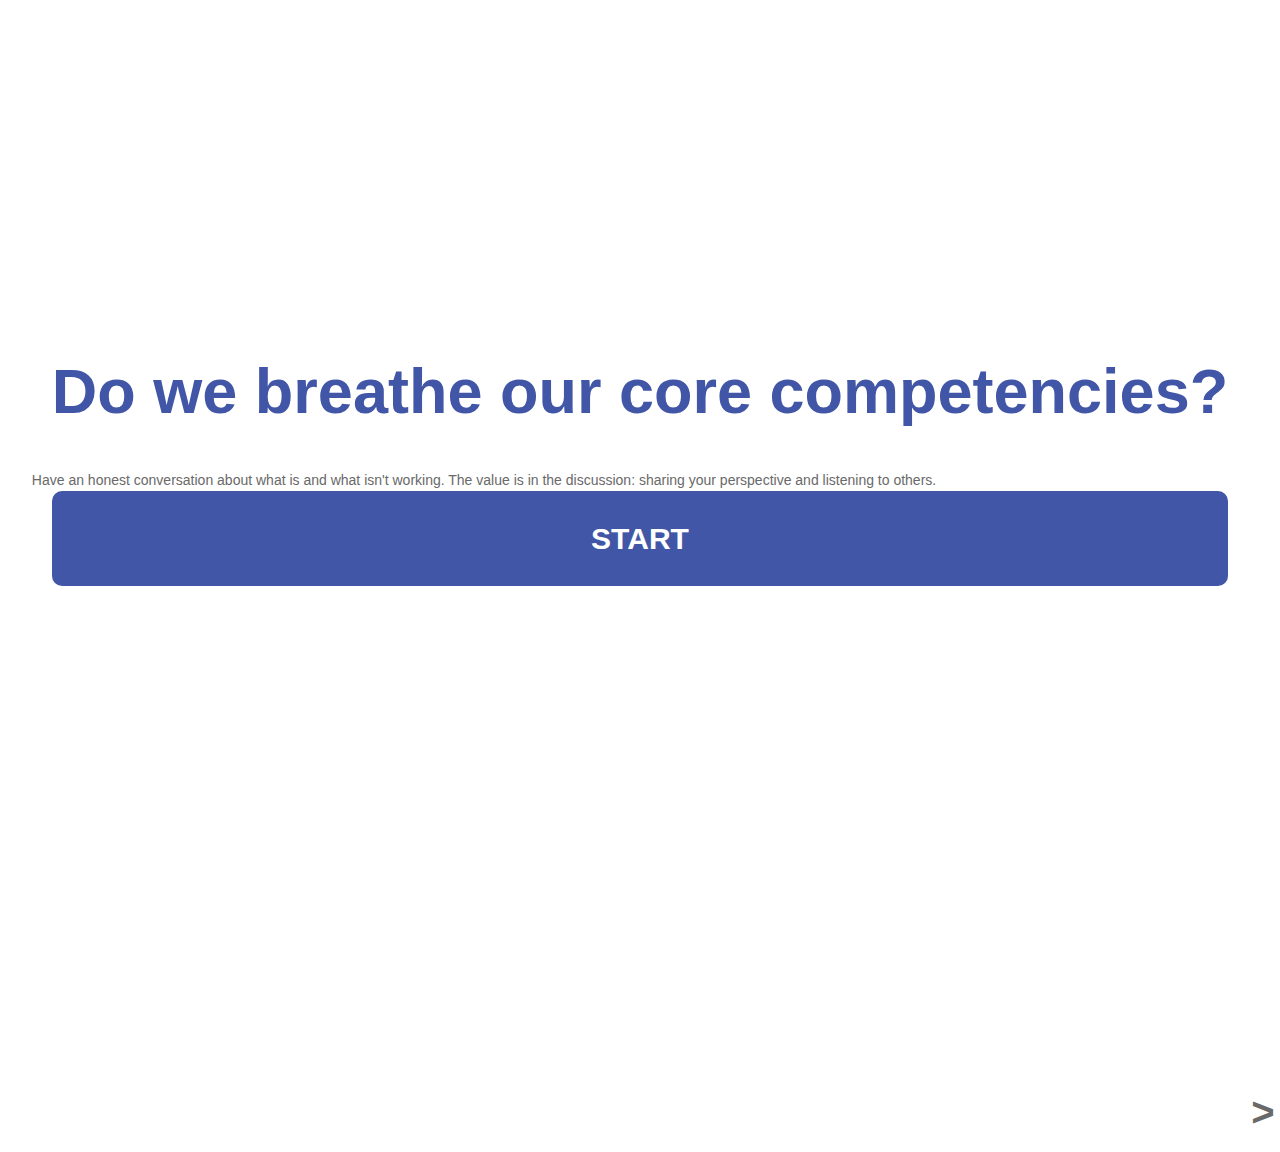
==== commit 4a807def: "Implement Bonnie's changes." ====
--- a/index.html
+++ b/index.html
@@ -13,7 +13,8 @@
     <div id="start-screen">
         <div>
             <div class="action-call">
-                <h1 class="rainbow">Do we embody our values?</h1>
+                <h1 class="rainbow">Do we breathe our core competencies?</h1>
+                <p>Have an honest conversation about what is and what isn't working.  The value is in the discussion: sharing your perspective and listening to others.</p>
                 <span id="start-btn">START</span>
             </div>
             <div class="cards">
@@ -76,9 +77,9 @@
             </label>
             <div class="slides-container">
                 <div class="slides">
-                    <section id="future_focus" class="slide active-slide">
-                        <header>
-                            <span class="category-header">Leadership Discussion:</span>
+                    <section id="future_focus" class="leaders-slide slide active-slide">
+                        <div class="category-header">we are <span>all leaders</span></div>
+                        <header>
                             <h1>Future Focus</h1>
                             <p class="question">As a team, do we...</p>
                         </header>
@@ -104,9 +105,9 @@
                             </div>
                         </details>
                     </section>
-                    <section id="ownership" class="slide">
-                        <header>
-                            <span class="category-header">Leadership Discussion:</span>
+                    <section id="ownership" class="leaders-slide slide">
+                        <div class="category-header">we are <span>all leaders</span></div>
+                        <header>
                             <h1>Ownership</h1>
                             <p class="question">As a team, do we...</p>
                         </header>
@@ -133,9 +134,9 @@
                             </div>
                         </details>
                     </section>
-                    <section id="growth" class="slide">
-                        <header>
-                            <span class="category-header">Leadership Discussion</span>
+                    <section id="growth" class="leaders-slide slide">
+                        <div class="category-header">we are <span>all leaders</span></div>
+                        <header>
                             <h1>Develops Self & Others</h1>
                             <p class="question">As a team, do we...</p>
                         </header>
@@ -161,9 +162,9 @@
                             </div>
                         </details>
                     </section>
-                    <section id="courageous" class="slide">
-                        <header>
-                            <span class="category-header">Leadership Discussion:</span>
+                    <section id="courageous" class="leaders-slide slide">
+                        <div class="category-header">we are <span>all leaders</span></div>
+                        <header>
                             <h1>Courageous</h1>
                             <p class="question">As a team, do we...</p>
                         </header>
@@ -189,9 +190,9 @@
                             </div>
                         </details>
                     </section>
-                    <section id="self_aware" class="slide">
-                        <header>
-                            <span class="category-header">Collaboration Discussion:</span>
+                    <section id="self_aware" class="team-slide slide">
+                        <div class="category-header">we are <span>team players</span></div>
+                        <header>
                             <h1>Self-Aware</h1>
                             <p class="question">As a team, do we...</p>
                         </header>
@@ -203,10 +204,23 @@
                                 <li>reflect and learn from failure?</li>
                             </ul>
                         </div>
-                    </section>
-                    <section id="builds_networks" class="slide">
-                        <header>
-                            <span class="category-header">Collaboration Discussion:</span>
+                        <details tabindex="0">
+                            <summary tabindex="0">Not Sure?</summary>
+                            <div class="toggle-content">
+                                <p class="question">As a team, we...</p>
+                                <ul>
+                                    <li>lack awareness of our capability gaps.</li> 
+                                    <li>don’t prioritize external best practice or industry developments.</li>
+                                    <li>don't take the time to learn from mistakes.</li>
+                                    <li>don't often ask for feedback.</li>
+                                </ul><br>
+                                <p>If this sounds like your team, select "we need practice".</p>
+                            </div>
+                        </details>
+                    </section>
+                    <section id="builds_networks" class="team-slide slide">
+                        <div class="category-header">we are <span>team players</span></div>
+                        <header>
                             <h1>Builds Networks</h1>
                             <p class="question">As a team, do we...</p>
                         </header>
@@ -218,10 +232,23 @@
                                 <li>learn from other teams and companies?</li>
                             </ul>
                         </div>
-                    </section>
-                    <section id="drives_for_results" class="slide">
-                        <header>
-                            <span class="category-header">Collaboration Discussion:</span>
+                        <details tabindex="0">
+                            <summary tabindex="0">Not Sure?</summary>
+                            <div class="toggle-content">
+                                <p class="question">As a team, we...</p>
+                                <ul>i> 
+                                    <li>have a limited network, internally and externally.</li>
+                                    <li>are reluctant to connect with people beyond our team, function or location to get things done.</li>
+                                    <li>aren’t great collaborating with other teams.</li>
+                                    
+                                </ul><br>
+                                <p>If this sounds like your team, select "we need practice".</p>
+                            </div>
+                        </details>
+                    </section>
+                    <section id="drives_for_results" class="team-slide slide">
+                        <div class="category-header">we are <span>team players</span></div>
+                        <header>
                             <h1>Drives for Results</h1>
                             <p class="question">As a team, do we...</p>
                         </header>
@@ -233,10 +260,24 @@
                                 <li>demonstrate resilience and persistence?</li>
                             </ul>
                         </div>
-                    </section>
-                    <section id="engages_others" class="slide">
-                        <header>
-                            <span class="category-header">Collaboration Discussion:</span>
+                        <details tabindex="0">
+                            <summary tabindex="0">Not Sure?</summary>
+                            <div class="toggle-content">
+                                <p class="question">As a team, we...</p>
+                                <ul>
+                                    <li>sometimes under-deliver.</li> 
+                                    <li>underestimate time-frames.</li>
+                                    <li>lack solid planning skills.</li>
+                                    <li>waste time and resources pursuing non-essentials.</li>
+                                    <li>put in minimal effort to get by.</li>
+                                </ul><br>
+                                <p>If this sounds like your team, select "we need practice".</p>
+                            </div>
+                        </details>
+                    </section>
+                    <section id="engages_others" class="team-slide slide">
+                        <div class="category-header">we are <span>team players</span></div>
+                        <header>
                             <h1>Engages Others</h1>
                             <p class="question">As a team, do we...</p>
                         </header>
@@ -248,10 +289,23 @@
                                 <li>recognize, celebrate and share successes?</li>
                             </ul>
                         </div>
-                    </section>
-                    <section id="creative" class="slide">
-                        <header>
-                            <span class="category-header">Innovation Discussion:</span>
+                        <details tabindex="0">
+                            <summary tabindex="0">Not Sure?</summary>
+                            <div class="toggle-content">
+                                <p class="question">As a team, we...</p>
+                                <ul>
+                                    <li>are not really interested in what motivates others, and don’t invest in building team culture.</li> 
+                                    <li>work or think in a siloed manner.</li>
+                                    <li>are not an easy team to work with.</li>
+                                    <li>prioritize engagement at the expense of delivering results.</li> 
+                                </ul><br>
+                                <p>If this sounds like your team, select "we need practice".</p>
+                            </div>
+                        </details>
+                    </section>
+                    <section id="creative" class="innovative-slide slide">
+                        <div class="category-header">we are <span>innovative</span></div>
+                        <header>
                             <h1>Creative</h1>
                             <p class="question">As a team, do we...</p>
                         </header>
@@ -263,10 +317,24 @@
                                 <li>encourage diverse thinking to nurture innovation?</li>
                             </ul>
                         </div>
-                    </section>
-                    <section id="critical_thinker" class="slide">
-                        <header>
-                            <span class="category-header">Innovation Discussion:</span>
+                        <details tabindex="0">
+                            <summary tabindex="0">Not Sure?</summary>
+                            <div class="toggle-content">
+                                <p class="question">As a team, we...</p>
+                                <ul>
+                                    <li>struggle to move from blue sky thinking into timely and practical application.</li> 
+                                    <li>have difficulty generating original or inventive thought.</li>
+                                    <li>sometimes reinvent the wheel and waste time.</li>
+                                    <li>may stifle each other’s creativity.</li>
+                                    <li>have too much divergent thought and struggle to create value.</li>
+                                </ul><br>
+                                <p>If this sounds like your team, select "we need practice".</p>
+                            </div>
+                        </details>
+                    </section>
+                    <section id="critical_thinker" class="innovative-slide slide">
+                        <div class="category-header">we are <span>innovative</span></div>
+                        <header>
                             <h1>Critical Thinker</h1>
                             <p class="question">As a team, do we...</p>
                         </header>
@@ -278,10 +346,24 @@
                                 <li>challenge consensus and consider the less popular?</li>
                             </ul>
                         </div>
-                    </section>
-                    <section id="relentless_improver" class="slide">
-                        <header>
-                            <span class="category-header">Innovation Discussion:</span>
+                        <details tabindex="0">
+                            <summary tabindex="0">Not Sure?</summary>
+                            <div class="toggle-content">
+                                <p class="question">As a team, we...</p>
+                                <ul>
+                                    <li>sometimes don't consider impacts on other people, projects or teams.</li> 
+                                    <li>are overly self-reliant and ignore other perspectives.</li>
+                                    <li>can be mentally inflexible.</li>
+                                    <li>can get stuck in analysis paralysis.</li>
+                                    <li>can be argumentative or overly critical of other's ideas.</li>
+                                </ul><br>
+                                <p>If this sounds like your team, select "we need practice".</p>
+                            </div>
+                        </details>
+                    </section>
+                    <section id="relentless_improver" class="innovative-slide slide">
+                        <div class="category-header">we are <span>innovative</span></div>
+                        <header>
                             <h1>Relentless Improver</h1>
                             <p class="question">As a team, do we...</p>
                         </header>
@@ -293,10 +375,24 @@
                                 <li>drive a business excellence mindset?</li>
                             </ul>
                         </div>
-                    </section>
-                    <section id="embrace_change" class="slide">
-                        <header>
-                            <span class="category-header">Innovation Discussion:</span>
+                        <details tabindex="0">
+                            <summary tabindex="0">Not Sure?</summary>
+                            <div class="toggle-content">
+                                <p class="question">As a team, we...</p>
+                                <ul>
+                                    <li>are not data driven, rely only on gut instinct.</li> 
+                                    <li>sometimes don't consider impacts on other people, projects or teams.</li>
+                                    <li>may not be able to identify where improvement will create the most value.</li>
+                                    <li>waste energy by immediately tackling an issue which then forces large rework.</li>
+                                    <li>lack follow-through.</li>
+                                </ul><br>
+                                <p>If this sounds like your team, select "we need practice".</p>
+                            </div>
+                        </details>
+                    </section>
+                    <section id="embrace_change" class="innovative-slide slide">
+                        <div class="category-header">we are <span>innovative</span></div>
+                        <header>
                             <h1>Embrace Change</h1>
                             <p class="question">As a team, do we...</p>
                         </header>
@@ -308,10 +404,24 @@
                                 <li>create inspiration for change?</li>
                             </ul>
                         </div>
-                    </section>
-                    <section id="patient_focus" class="slide">
-                        <header>
-                            <span class="category-header">Customer Obsession Discussion:</span>
+                        <details tabindex="0">
+                            <summary tabindex="0">Not Sure?</summary>
+                            <div class="toggle-content">
+                                <p class="question">As a team, we...</p>
+                                <ul>
+                                    <li>actively resist change.</li>
+                                    <li>are strongly attached to past ways, status quo.</li> 
+                                    <li>struggle with ambiguity or uncertainty.</li>
+                                    <li>delay decisions or action until things are completely clear.</li>
+                                    <li>don’t proactively engage with key stakeholders.</li>
+                                </ul><br>
+                                <p>If this sounds like your team, select "we need practice".</p>
+                            </div>
+                        </details>
+                    </section>
+                    <section id="patient_focus" class="customer-slide slide">
+                        <div class="category-header">we are <span>customer obsessed</span></div>
+                        <header>
                             <h1>Patient Focus</h1>
                             <p class="question">As a team, do we...</p>
                         </header>
@@ -323,10 +433,23 @@
                                 <li>create solutions that unlock value for the patient?</li>
                             </ul>
                         </div>
-                    </section>
-                    <section id="customer_empathy" class="slide">
-                        <header>
-                            <span class="category-header">Customer Obsession Discussion:</span>
+                        <details tabindex="0">
+                            <summary tabindex="0">Not Sure?</summary>
+                            <div class="toggle-content">
+                                <p class="question">As a team, we...</p>
+                                <ul>
+                                    <li>don’t connect team purpose to improving patient lives.</li> 
+                                    <li>don’t take the time to learn about our patients.</li>
+                                    <li>are not interested in understanding patient disease states.</li>
+                                    <li>don’t take appropriate measures to protect patient privacy.</li>
+                                </ul><br>
+                                <p>If this sounds like your team, select "we need practice".</p>
+                            </div>
+                        </details>
+                    </section>
+                    <section id="customer_empathy" class="customer-slide slide">
+                        <div class="category-header">we are <span>customer obsessed</span></div>
+                        <header>
                             <h1>Customer Empathy</h1>
                             <p class="question">As a team, do we...</p>
                         </header>
@@ -338,10 +461,23 @@
                                 <li>monitor data and customer feedback to optimize value?</li>
                             </ul>
                         </div>
-                    </section>
-                    <section id="value_creation" class="slide">
-                        <header>
-                            <span class="category-header">Customer Obsession Discussion:</span>
+                        <details tabindex="0">
+                            <summary tabindex="0">Not Sure?</summary>
+                            <div class="toggle-content">
+                                <p class="question">As a team, we...</p>
+                                <ul>
+                                    <li>are unaware of whether customers are satisfied.</li> 
+                                    <li>assume the customer needs are known, especially by them.</li>
+                                    <li>don’t always listen to customers/partners and may be seen as defensive.</li>
+                                    <li>make promises that we are unable to keep.</li>
+                                </ul><br>
+                                <p>If this sounds like your team, select "we need practice".</p>
+                            </div>
+                        </details>
+                    </section>
+                    <section id="value_creation" class="customer-slide slide">
+                        <div class="category-header">we are <span>customer obsessed</span></div>
+                        <header>
                             <h1>Value Creation</h1>
                             <p class="question">As a team, do we...</p>
                         </header>
@@ -350,13 +486,26 @@
                                 <li>focus on what will deliver the greatest impact?</li>
                                 <li>deliver incremental value to our customers?</li>
                                 <li>maintain mutually beneficial relationships?</li> 
-                                <li>think as entrepreneurs, anticipate change & target new opportunities?</li>
-                            </ul>
-                        </div>
-                    </section>
-                    <section id="business_acumen" class="slide">
-                        <header>
-                            <span class="category-header">Customer Obsession Discussion:</span>
+                                <li>anticipate change & target new opportunities?</li>
+                            </ul>
+                        </div>
+                        <details tabindex="0">
+                            <summary tabindex="0">Not Sure?</summary>
+                            <div class="toggle-content">
+                                <p class="question">As a team, we...</p>
+                                <ul>
+                                    <li>don’t challenge the status quo.</li>
+                                    <li>don't actively seek to understand patient and customer needs and challenges.</li>
+                                    <li>work from an internal/operational standpoint.</li>
+                                    <li>don't think outside of current business models.</li>
+                                </ul><br>
+                                <p>If this sounds like your team, select "we need practice".</p>
+                            </div>
+                        </details>
+                    </section>
+                    <section id="business_acumen" class="customer-slide slide">
+                        <div class="category-header">we are <span>customer obsessed</span></div>
+                        <header>
                             <h1>Business Acumen</h1>
                             <p class="question">As a team, do we...</p>
                         </header>
@@ -365,13 +514,25 @@
                                 <li>know how business models work?</li>
                                 <li>know the competition and markets?</li>
                                 <li>use knowledge of profit and revenue drivers to guide actions?</li>
-                                <li>balance short & long term; local & global priorities for overall ResMed success?</li> 
-                            </ul>
-                        </div>
-                    </section>
-                    <section id="build_trust" class="slide">
-                        <header>
-                            <span class="category-header">Inclusion Discussion:</span>
+                                <li>balance short & long term, local & global priorities?</li> 
+                            </ul>
+                        </div>
+                        <details tabindex="0">
+                            <summary tabindex="0">Not Sure?</summary>
+                            <div class="toggle-content">
+                                <p class="question">As a team, we...</p>
+                                <ul>
+                                    <li>are not particularly interested in how businesses work.</li> 
+                                    <li>sometimes don't take business drivers into account when planning work.</li> 
+                                    <li>are unfamiliar with financial terms.</li> 
+                                </ul><br>
+                                <p>If this sounds like your team, select "we need practice".</p>
+                            </div>
+                        </details>
+                    </section>
+                    <section id="build_trust" class="inclusive-slide slide">
+                        <div class="category-header">we are <span>inclusive</span></div>
+                        <header>
                             <h1>Build Trust</h1>
                             <p class="question">As a team, do we...</p>
                         </header>
@@ -383,10 +544,24 @@
                                 <li>celebrate failure: learning, never punishing?</li> 
                             </ul>
                         </div>
-                    </section>
-                    <section id="seek_diverse_views" class="slide">
-                        <header>
-                            <span class="category-header">Inclusion Discussion:</span>
+                        <details tabindex="0">
+                            <summary tabindex="0">Not Sure?</summary>
+                            <div class="toggle-content">
+                                <p class="question">As a team, we...</p>
+                                <ul>
+                                    <li>don’t really trust each other.</li>
+                                    <li>sometimes treat others differently or exclude others.</li>
+                                    <li>can be inconsistent in talk and action.</li>
+                                    <li>sometimes lack follow-through.</li>
+                                    <li>tend to blame each other or other teams.</li>
+                                </ul><br>
+                                <p>If this sounds like your team, select "we need practice".</p>
+                            </div>
+                        </details>
+                    </section>
+                    <section id="seek_diverse_views" class="inclusive-slide slide">
+                        <div class="category-header">we are <span>inclusive</span></div>
+                        <header>
                             <h1>Seek Diverse Views</h1>
                             <p class="question">As a team, do we...</p>
                         </header>
@@ -398,10 +573,24 @@
                                 <li>give each other time to reflect?</li>
                             </ul>
                         </div>
-                    </section>
-                    <section id="respects_others" class="slide">
-                        <header>
-                            <span class="category-header">Inclusion Discussion:</span>
+                        <details tabindex="0">
+                            <summary tabindex="0">Not Sure?</summary>
+                            <div class="toggle-content">
+                                <p class="question">As a team, we...</p>
+                                <ul>
+                                    <li>don't ask for other perspectives.</li>
+                                    <li>interrupt or speak over others, shut down dialogue and debate.</li>
+                                    <li>selectively listen based on own individual agenda.</li>
+                                    <li>are sometimes condescending.</li>
+                                    <li>may confuse listening with agreement.</li>
+                                </ul><br>
+                                <p>If this sounds like your team, select "we need practice".</p>
+                            </div>
+                        </details>
+                    </section>
+                    <section id="respects_others" class="inclusive-slide slide">
+                        <div class="category-header">we are <span>inclusive</span></div>
+                        <header>
                             <h1>Respects Others</h1>
                             <p class="question">As a team, do we...</p>
                         </header>
@@ -413,10 +602,23 @@
                                 <li>create psychological-safety? </li>
                             </ul>
                         </div>
-                    </section>
-                    <section id="communicates_effectively" class="slide">
-                        <header>
-                            <span class="category-header">Inclusion Discussion:</span>
+                        <details tabindex="0">
+                            <summary tabindex="0">Not Sure?</summary>
+                            <div class="toggle-content">
+                                <p class="question">As a team, we...</p>
+                                <ul>
+                                    <li>can be impersonal.</li> 
+                                    <li>don't take time to connect with each other.</li> 
+                                    <li>don’t appear to value or invest in diversity.</li>
+                                    <li>sometimes make insensitive or inappropriate comments about differences.</li>
+                                </ul><br>
+                                <p>If this sounds like your team, select "we need practice".</p>
+                            </div>
+                        </details>
+                    </section>
+                    <section id="communicates_effectively" class="inclusive-slide slide">
+                        <div class="category-header">we are <span>inclusive</span></div>
+                        <header>
                             <h1>Communicates Effectively</h1>
                             <p class="question">As a team, do we...</p>
                         </header>
@@ -428,13 +630,26 @@
                                 <li>have open conversations and address the elephant in the room?</li>
                             </ul>
                         </div>
+                        <details tabindex="0">
+                            <summary tabindex="0">Not Sure?</summary>
+                            <div class="toggle-content">
+                                <p class="question">As a team, we...</p>
+                                <ul>
+                                    <li>communicate too little or timing is too late.</li> 
+
+                                    <li>don’t think through who needs to know and by when.</li>
+                                    <li>don’t always listen and understand other view points.</li>
+                                    <li>are not good at using digital collaboration tools.</li>
+                                </ul><br>
+                                <p>If this sounds like your team, select "we need practice".</p>
+                            </div>
+                        </details>
                     </section>
 
 
                     <section class="results slide">
                         <header>
-                            <!-- <h1>Reflect</h1> -->
-                            <h1 class="rainbow">How will we better embody our ideals?</h1>
+                            <h1 class="rainbow">Which two will we focus on this quarter?</h1>
                         </header>
                         <div class="lists">
                             <section>
@@ -469,16 +684,16 @@
                 <footer id="footer">
                     <div id="positive" class="self-review">
                         <input type="image" src="assets/awesome.svg" alt="awesome button">
-                        <span>we do awesome</span>
+                        <span>we're awesome</span>
                     </div>
                     <div id="neutral" class="self-review">
                         <input type="image" src="assets/positive.svg" alt="neutral button">
-                        <span>we do ok</span>
+                        <span>we're ok</span>
                     </div>
                     <!-- TODO: replace with book, weight or concentrating face -->
                     <div id="negative" class="self-review">
                         <input type="image" src="assets/neutral.svg" alt="negative button">
-                        <span>we need practice</span>
+                        <span>needs focus</span>
                     </div>
                 </footer>
             </div>
--- a/style.css
+++ b/style.css
@@ -75,14 +75,15 @@
 
 body {
     font-family: arial, sans-serif;
-    color: white;
+    color: #696969;
+    color: var(--gray);
     font-size: 2rem;
 }
 
 button {
     background: transparent;
     border: none;
-    color: white;
+    color: #696969;
     font-size: 6rem;
     position: absolute;
     right: 0;
@@ -98,12 +99,13 @@
 .cards {
     display: flex;
     flex-direction: row;
+    justify-content: space-between;
 }
 
 .action-call {
     display: flex;
     justify-self: center;
-    align-items: center;
+    align-items: flex-start;
     flex-direction: column;
 }
 
@@ -163,6 +165,7 @@
 }
 
 #start-btn {
+    align-self: center;
     padding: 2.5rem 10rem;
     color: #fff;
     font-weight: bolder;
@@ -170,7 +173,7 @@
     display: inline;
     text-align: center;
     background-color: #4156a6;
-    background-color: var(--purple);
+    background-color: var(--secondary-blue);
     display: block;
     font-size: 3rem;
     margin: 10rem 0;
@@ -198,18 +201,78 @@
     transition: max-height 500ms ease-out, background-color 500ms ease-out;
     height: auto;
     max-height: 0px;
-    background-color: #0077c0;
-    background-color: var(--primary-blue);
+    /* background-color: #0077c0;
+    background-color: var(--primary-blue); */
+}
+
+.slides-container {
+    width: 65rem;;
 }
 
 .slides {
     margin-bottom: 4rem;
 }
 
+
+.active-slide > * {
+    padding-left: 5rem;
+}
+
+.slide {
+    transition: all 500ms fade-out;
+}
+.leaders-slide h1 {
+    color: var(--primary-blue);
+}
+
+.leaders-slide .category-header {
+    background: var(--primary-blue);
+}
+
+.team-slide h1 {
+    color: var(--secondary-blue);
+}
+
+.team-slide .category-header {
+    background: var(--secondary-blue);
+}
+
+.innovative-slide h1 {
+    color: var(--purple);
+}
+
+.innovative-slide .category-header {
+    background: var(--purple);
+}
+
+.customer-slide h1 {
+    color: var(--secondary-red);
+}
+
+.customer-slide .category-header {
+    background: var(--secondary-red);
+}
+
+.inclusive-slide h1 {
+    color: var(--primary-red);
+}
+
+.inclusive-slide .category-header {
+    background: var(--primary-red);
+}
+
 .category-header {
-    display: inline-block;
-    margin: 0 0 1rem 0;
-    font-weight: bolder;
+    padding-top: 1rem;
+    padding-bottom: 1rem;
+    margin-bottom: 4rem;
+    color: white;
+}
+
+.category-header span {
+    font-weight: bolder;
+    font-style: italic;
+    font-size: 2.5rem;
+    margin-left: 0.3rem;
 }
 
 .gray {
@@ -221,7 +284,6 @@
     font-size: 5rem;
     margin-bottom: 3rem;
     line-height: 1;
-    text-decoration: underline;
 }
 
 .question {
@@ -243,7 +305,13 @@
 
 .active-slide {
     display: block;
-    color: #fff;
+    color: #696969;
+    color: var(--gray);
+    
+}
+
+.active-slide header,
+.active-slide .columns {
     transition: all ease-out 500ms;
     animation-duration: 800ms;
     animation-name: fadein;
@@ -265,10 +333,10 @@
 }
 
 details {
-    margin: 3rem 0;
-    padding: 1rem;
-    border: 0.7rem solid #fff;
+    margin: 3rem 5rem;
+    border: 0.3rem solid #696969;
     border-radius: 1rem;
+    padding: 1rem 2rem !important;
 }
 
 summary {
@@ -280,10 +348,14 @@
     max-width: 50ch;
 }
 
+details:focus {
+    outline-color: var(--primary-blue);
+}
 details:hover {
     cursor: pointer;
     background: linear-gradient(170deg, rgba(0, 119, 192, 1) 0%, rgba(65, 86, 166, 1) 25%, rgba(111, 44, 145, 1) 50%, rgba(183, 39, 85, 1) 75%, rgba(237, 27, 47, 1) 100%);
     background: var(--grad-one);
+    color: white
 }
 
 footer {
@@ -301,6 +373,10 @@
 
 #close div {
     font-size: 8rem;
+}
+
+#close {
+    display: none;
 }
 
 .self-review,
@@ -321,11 +397,10 @@
     background: var(--grad-one);
     -webkit-background-clip: text;
     -webkit-text-fill-color: transparent;
-    -webkit-text-stroke: 2px #fff;;
 }
 
 .resultsHover:hover div {
-    -webkit-text-stroke: transparent !important;
+    /* -webkit-text-stroke: transparent !important; */
 }
 
 .self-review:hover {
@@ -352,17 +427,17 @@
 }
 
 .self-review {
-    border: 0.7rem solid #fff;
     padding: 2rem 0;
     border-radius: 1rem;
     margin-right: 2rem;
     width: 20rem;
+    color: #fff;
 }
 
 .self-review:hover {
     background: linear-gradient(170deg, rgba(0, 119, 192, 1) 0%, rgba(65, 86, 166, 1) 25%, rgba(111, 44, 145, 1) 50%, rgba(183, 39, 85, 1) 75%, rgba(237, 27, 47, 1) 100%);
     background: var(--grad-one);
-    border-color: #fff;
+    /* border-color: #696969; */
     cursor: pointer;
 }
 
@@ -379,7 +454,7 @@
 
 .selected {
     border-color: transparent;
-    background-color: rgba(39, 167, 222, 0.8);
+    background-color: rgb(39, 167, 222) !important;
 }
 
 .selected input[type=image] {
@@ -491,6 +566,10 @@
     color: #fff;
 }
 
+.results {
+    width: 78.6rem;
+}
+
 .rainbow span {
     display: inline-block;
     padding: 1rem;
@@ -499,23 +578,27 @@
 }
 
 .action-call h1.rainbow {
+    /* background: linear-gradient(170deg, rgba(0, 119, 192, 1) 0%, rgba(65, 86, 166, 1) 25%, rgba(111, 44, 145, 1) 50%, rgba(183, 39, 85, 1) 75%, rgba(237, 27, 47, 1) 100%);
+    background: var(--grad-one);
+    -webkit-background-clip: text;
+    -webkit-text-fill-color: transparent; */
+    color: var(--secondary-blue);
+    font-size: 9.3rem;
+    font-weight: bolder;
+    margin-bottom: 0;
+    text-decoration: none;
+    line-height: 1.3;
+    font-size: 7rem;
+    max-width: 1400px;
+}
+
+.results h1.rainbow {
+    background: #4156a6;
     background: linear-gradient(170deg, rgba(0, 119, 192, 1) 0%, rgba(65, 86, 166, 1) 25%, rgba(111, 44, 145, 1) 50%, rgba(183, 39, 85, 1) 75%, rgba(237, 27, 47, 1) 100%);
     background: var(--grad-one);
     -webkit-background-clip: text;
     -webkit-text-fill-color: transparent;
-    font-size: 9.3rem;
-    font-weight: bolder;
-    margin-bottom: 0;
-    text-decoration: none;
-    line-height: 1.5;
-}
-
-.results h1.rainbow {
-    background: linear-gradient(170deg, rgba(0, 119, 192, 1) 0%, rgba(65, 86, 166, 1) 25%, rgba(111, 44, 145, 1) 50%, rgba(183, 39, 85, 1) 75%, rgba(237, 27, 47, 1) 100%);
-    background: var(--grad-one);
-    -webkit-background-clip: text;
-    -webkit-text-fill-color: transparent;
-    font-size: 4rem;
+    font-size: 3.8rem;
     font-weight: bolder;
     margin-bottom: 3rem;
     text-decoration: none;
@@ -530,7 +613,7 @@
         background: transparent;
     }
     .control:hover div {
-        color: rgba(255, 255, 255, 0.6);
+        color: rgb(148, 146, 146);
         background: transparent;
     }
     .resultsHover:hover div {
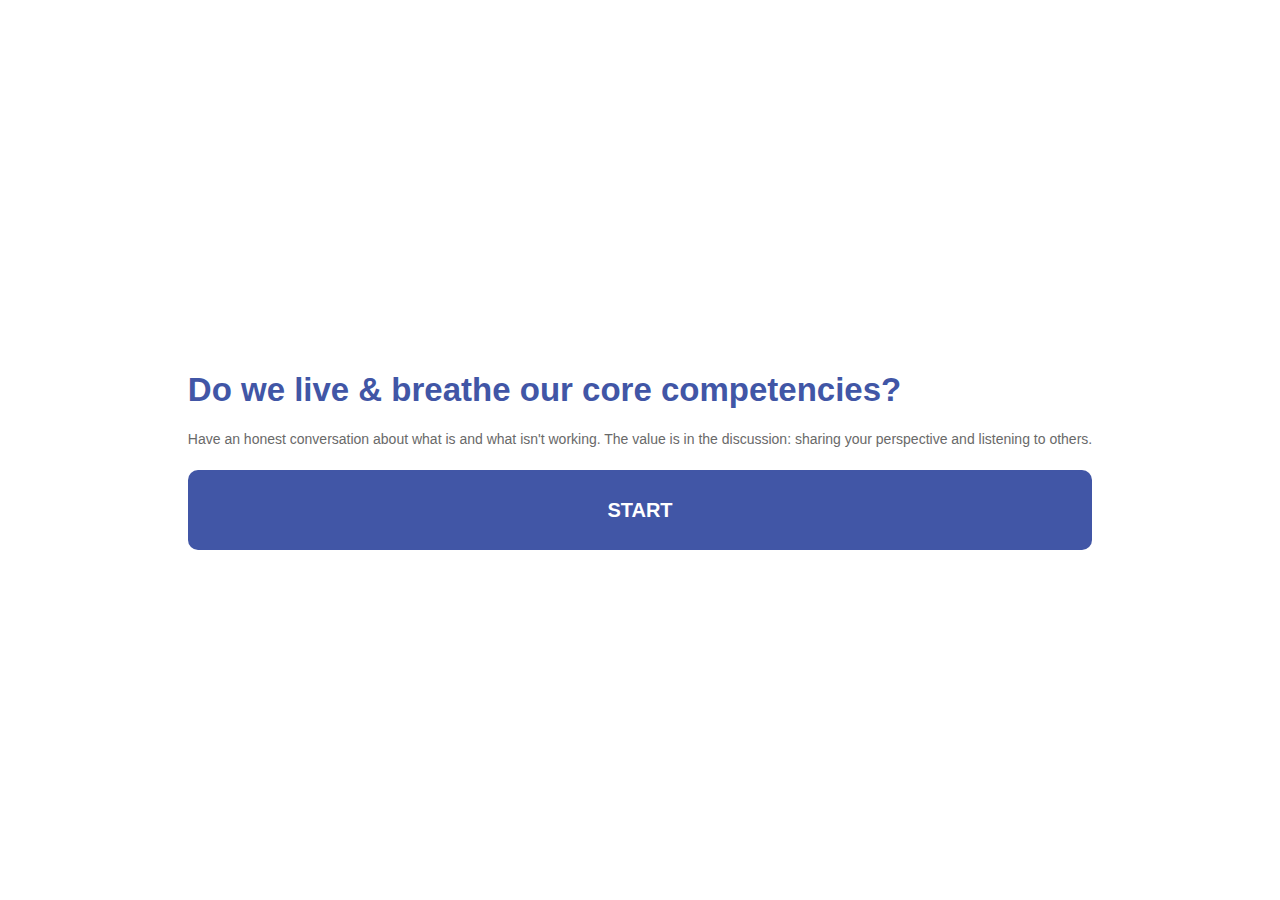
==== commit 2e50bb9f: "add responsive break points." ====
--- a/index.html
+++ b/index.html
@@ -13,7 +13,7 @@
     <div id="start-screen">
         <div>
             <div class="action-call">
-                <h1 class="rainbow">Do we breathe our core competencies?</h1>
+                <h1 class="rainbow">Do we live & breathe our core competencies?</h1>
                 <p>Have an honest conversation about what is and what isn't working.  The value is in the discussion: sharing your perspective and listening to others.</p>
                 <span id="start-btn">START</span>
             </div>
@@ -101,7 +101,7 @@
                                     <li>lack planning to get from current state to future state.</li>
                                     <li>push for big ideas that may not work in ResMed’s context.</li>
                                 </ul><br>
-                                <p>If this sounds like your team, select "we need practice".</p>
+                                <p>If this sounds like your team, select "needs focus".</p>
                             </div>
                         </details>
                     </section>
@@ -130,7 +130,7 @@
                                     <li>blame other teams or people.</li>
                                     <li>fail to help others course correct when roadblocks are apparent.</li>
                                 </ul><br>
-                                <p>If this sounds more like your team, select "we need practice".</p>
+                                <p>If this sounds more like your team, select "needs focus".</p>
                             </div>
                         </details>
                     </section>
@@ -158,7 +158,7 @@
                                     <li>may be threatened by the potential of others.</li>
                                     <li>are too quick to try fads.</li>
                                 </ul><br>
-                                <p>If this sounds more like your team, select "we need practice".</p>
+                                <p>If this sounds more like your team, select "needs focus".</p>
                             </div>
                         </details>
                     </section>
@@ -186,7 +186,7 @@
                                     <li>are reluctant to pursue challenging initiatives.</li>
                                     <li>lack resilience and persistence.</li>
                                 </ul><br>
-                                <p>If this sounds more like your team, select "we need practice".</p>
+                                <p>If this sounds more like your team, select "needs focus".</p>
                             </div>
                         </details>
                     </section>
@@ -214,7 +214,7 @@
                                     <li>don't take the time to learn from mistakes.</li>
                                     <li>don't often ask for feedback.</li>
                                 </ul><br>
-                                <p>If this sounds like your team, select "we need practice".</p>
+                                <p>If this sounds like your team, select "needs focus".</p>
                             </div>
                         </details>
                     </section>
@@ -242,7 +242,7 @@
                                     <li>aren’t great collaborating with other teams.</li>
                                     
                                 </ul><br>
-                                <p>If this sounds like your team, select "we need practice".</p>
+                                <p>If this sounds like your team, select "needs focus".</p>
                             </div>
                         </details>
                     </section>
@@ -271,7 +271,7 @@
                                     <li>waste time and resources pursuing non-essentials.</li>
                                     <li>put in minimal effort to get by.</li>
                                 </ul><br>
-                                <p>If this sounds like your team, select "we need practice".</p>
+                                <p>If this sounds like your team, select "needs focus".</p>
                             </div>
                         </details>
                     </section>
@@ -299,7 +299,7 @@
                                     <li>are not an easy team to work with.</li>
                                     <li>prioritize engagement at the expense of delivering results.</li> 
                                 </ul><br>
-                                <p>If this sounds like your team, select "we need practice".</p>
+                                <p>If this sounds like your team, select "needs focus".</p>
                             </div>
                         </details>
                     </section>
@@ -328,7 +328,7 @@
                                     <li>may stifle each other’s creativity.</li>
                                     <li>have too much divergent thought and struggle to create value.</li>
                                 </ul><br>
-                                <p>If this sounds like your team, select "we need practice".</p>
+                                <p>If this sounds like your team, select "needs focus".</p>
                             </div>
                         </details>
                     </section>
@@ -357,7 +357,7 @@
                                     <li>can get stuck in analysis paralysis.</li>
                                     <li>can be argumentative or overly critical of other's ideas.</li>
                                 </ul><br>
-                                <p>If this sounds like your team, select "we need practice".</p>
+                                <p>If this sounds like your team, select "needs focus".</p>
                             </div>
                         </details>
                     </section>
@@ -386,7 +386,7 @@
                                     <li>waste energy by immediately tackling an issue which then forces large rework.</li>
                                     <li>lack follow-through.</li>
                                 </ul><br>
-                                <p>If this sounds like your team, select "we need practice".</p>
+                                <p>If this sounds like your team, select "needs focus".</p>
                             </div>
                         </details>
                     </section>
@@ -415,7 +415,7 @@
                                     <li>delay decisions or action until things are completely clear.</li>
                                     <li>don’t proactively engage with key stakeholders.</li>
                                 </ul><br>
-                                <p>If this sounds like your team, select "we need practice".</p>
+                                <p>If this sounds like your team, select "needs focus".</p>
                             </div>
                         </details>
                     </section>
@@ -443,7 +443,7 @@
                                     <li>are not interested in understanding patient disease states.</li>
                                     <li>don’t take appropriate measures to protect patient privacy.</li>
                                 </ul><br>
-                                <p>If this sounds like your team, select "we need practice".</p>
+                                <p>If this sounds like your team, select "needs focus".</p>
                             </div>
                         </details>
                     </section>
@@ -471,7 +471,7 @@
                                     <li>don’t always listen to customers/partners and may be seen as defensive.</li>
                                     <li>make promises that we are unable to keep.</li>
                                 </ul><br>
-                                <p>If this sounds like your team, select "we need practice".</p>
+                                <p>If this sounds like your team, select "needs focus".</p>
                             </div>
                         </details>
                     </section>
@@ -499,7 +499,7 @@
                                     <li>work from an internal/operational standpoint.</li>
                                     <li>don't think outside of current business models.</li>
                                 </ul><br>
-                                <p>If this sounds like your team, select "we need practice".</p>
+                                <p>If this sounds like your team, select "needs focus".</p>
                             </div>
                         </details>
                     </section>
@@ -526,7 +526,7 @@
                                     <li>sometimes don't take business drivers into account when planning work.</li> 
                                     <li>are unfamiliar with financial terms.</li> 
                                 </ul><br>
-                                <p>If this sounds like your team, select "we need practice".</p>
+                                <p>If this sounds like your team, select "needs focus".</p>
                             </div>
                         </details>
                     </section>
@@ -555,7 +555,7 @@
                                     <li>sometimes lack follow-through.</li>
                                     <li>tend to blame each other or other teams.</li>
                                 </ul><br>
-                                <p>If this sounds like your team, select "we need practice".</p>
+                                <p>If this sounds like your team, select "needs focus".</p>
                             </div>
                         </details>
                     </section>
@@ -584,7 +584,7 @@
                                     <li>are sometimes condescending.</li>
                                     <li>may confuse listening with agreement.</li>
                                 </ul><br>
-                                <p>If this sounds like your team, select "we need practice".</p>
+                                <p>If this sounds like your team, select "needs focus".</p>
                             </div>
                         </details>
                     </section>
@@ -612,7 +612,7 @@
                                     <li>don’t appear to value or invest in diversity.</li>
                                     <li>sometimes make insensitive or inappropriate comments about differences.</li>
                                 </ul><br>
-                                <p>If this sounds like your team, select "we need practice".</p>
+                                <p>If this sounds like your team, select "needs focus".</p>
                             </div>
                         </details>
                     </section>
@@ -641,7 +641,7 @@
                                     <li>don’t always listen and understand other view points.</li>
                                     <li>are not good at using digital collaboration tools.</li>
                                 </ul><br>
-                                <p>If this sounds like your team, select "we need practice".</p>
+                                <p>If this sounds like your team, select "needs focus".</p>
                             </div>
                         </details>
                     </section>
--- a/style.css
+++ b/style.css
@@ -176,7 +176,7 @@
     background-color: var(--secondary-blue);
     display: block;
     font-size: 3rem;
-    margin: 10rem 0;
+    margin: 6rem 0;
 }
 
 #start-btn:hover {
@@ -361,6 +361,7 @@
 footer {
     display: flex;
     justify-content: space-between;
+    margin-bottom: 2rem;
 }
 
 .arrow {
@@ -450,6 +451,7 @@
 #previous {
     margin: 18rem 5rem;
     height: max-content;
+    display: none;
 }
 
 .selected {
@@ -578,17 +580,13 @@
 }
 
 .action-call h1.rainbow {
-    /* background: linear-gradient(170deg, rgba(0, 119, 192, 1) 0%, rgba(65, 86, 166, 1) 25%, rgba(111, 44, 145, 1) 50%, rgba(183, 39, 85, 1) 75%, rgba(237, 27, 47, 1) 100%);
-    background: var(--grad-one);
-    -webkit-background-clip: text;
-    -webkit-text-fill-color: transparent; */
     color: var(--secondary-blue);
     font-size: 9.3rem;
     font-weight: bolder;
     margin-bottom: 0;
     text-decoration: none;
     line-height: 1.3;
-    font-size: 7rem;
+    font-size: 6.1rem;
     max-width: 1400px;
 }
 
@@ -633,6 +631,18 @@
         font-size: 1.4rem;
     }
 
+    .container {
+        padding-top: 4rem;
+    }
+
+    .category-header span {
+        font-size: 2.1rem;
+    }
+
+    header {
+        padding-right: 1rem;
+    }
+
     h1 {
         font-size: 3rem;
         margin-bottom: 2rem;
@@ -643,22 +653,37 @@
     }
 
     .cards {
+        /* flex-direction: column;
+        align-items: center; */
         display: none;
     }
 
+    .comp-card {
+        margin: 2rem 0;
+    }
+
     .action-call h1.rainbow {
-        font-size: 6.3rem;
+        font-size: 3.3rem;
         line-height: 1.2;
-        margin: 4rem 2rem;
+        margin: 2rem 2rem 0 2rem;
     }
 
     #start-btn {
         margin: 0 2rem;
         display: block;
+        font-size: 2rem;
     }
 
     .action-call {
         display: block;
+    }
+
+    .action-call p {
+        margin: 2rem;
+    }
+
+    .columns {
+        padding-right: 1rem;
     }
 
     .arrow, 
@@ -688,6 +713,11 @@
     #previous {
         position: absolute;
         left: 0rem;
+    }
+
+    .slides {
+        margin-bottom: 0;
+        width: 100%;
     }
 
     .slides-container {
@@ -704,8 +734,17 @@
         width: 5rem;
     }
 
+    .results {
+        width: 100vw;
+    }
+
+    .results > * {
+        padding-left: 0;
+    }
+
     .results h1.rainbow {
         margin: 3rem;
+        font-size: 3.3rem;
     }
 
     div.rainbow {
